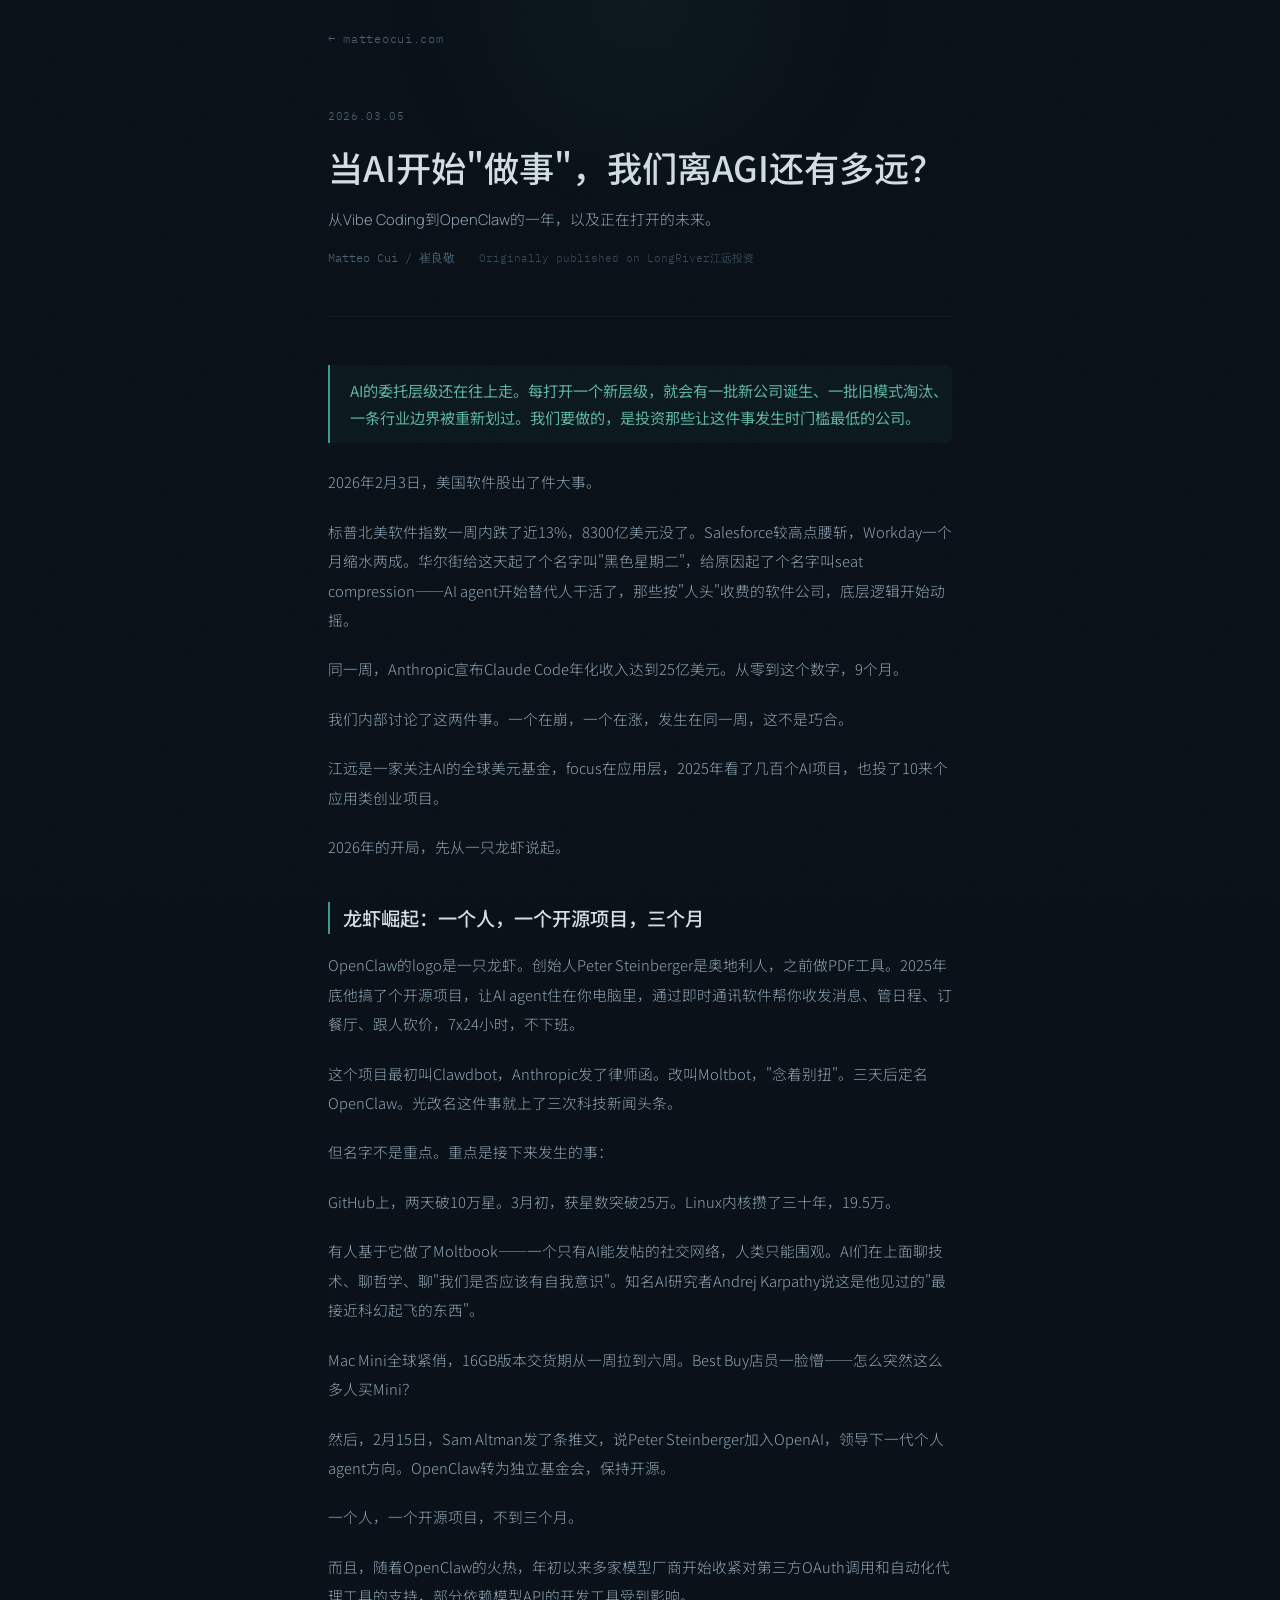
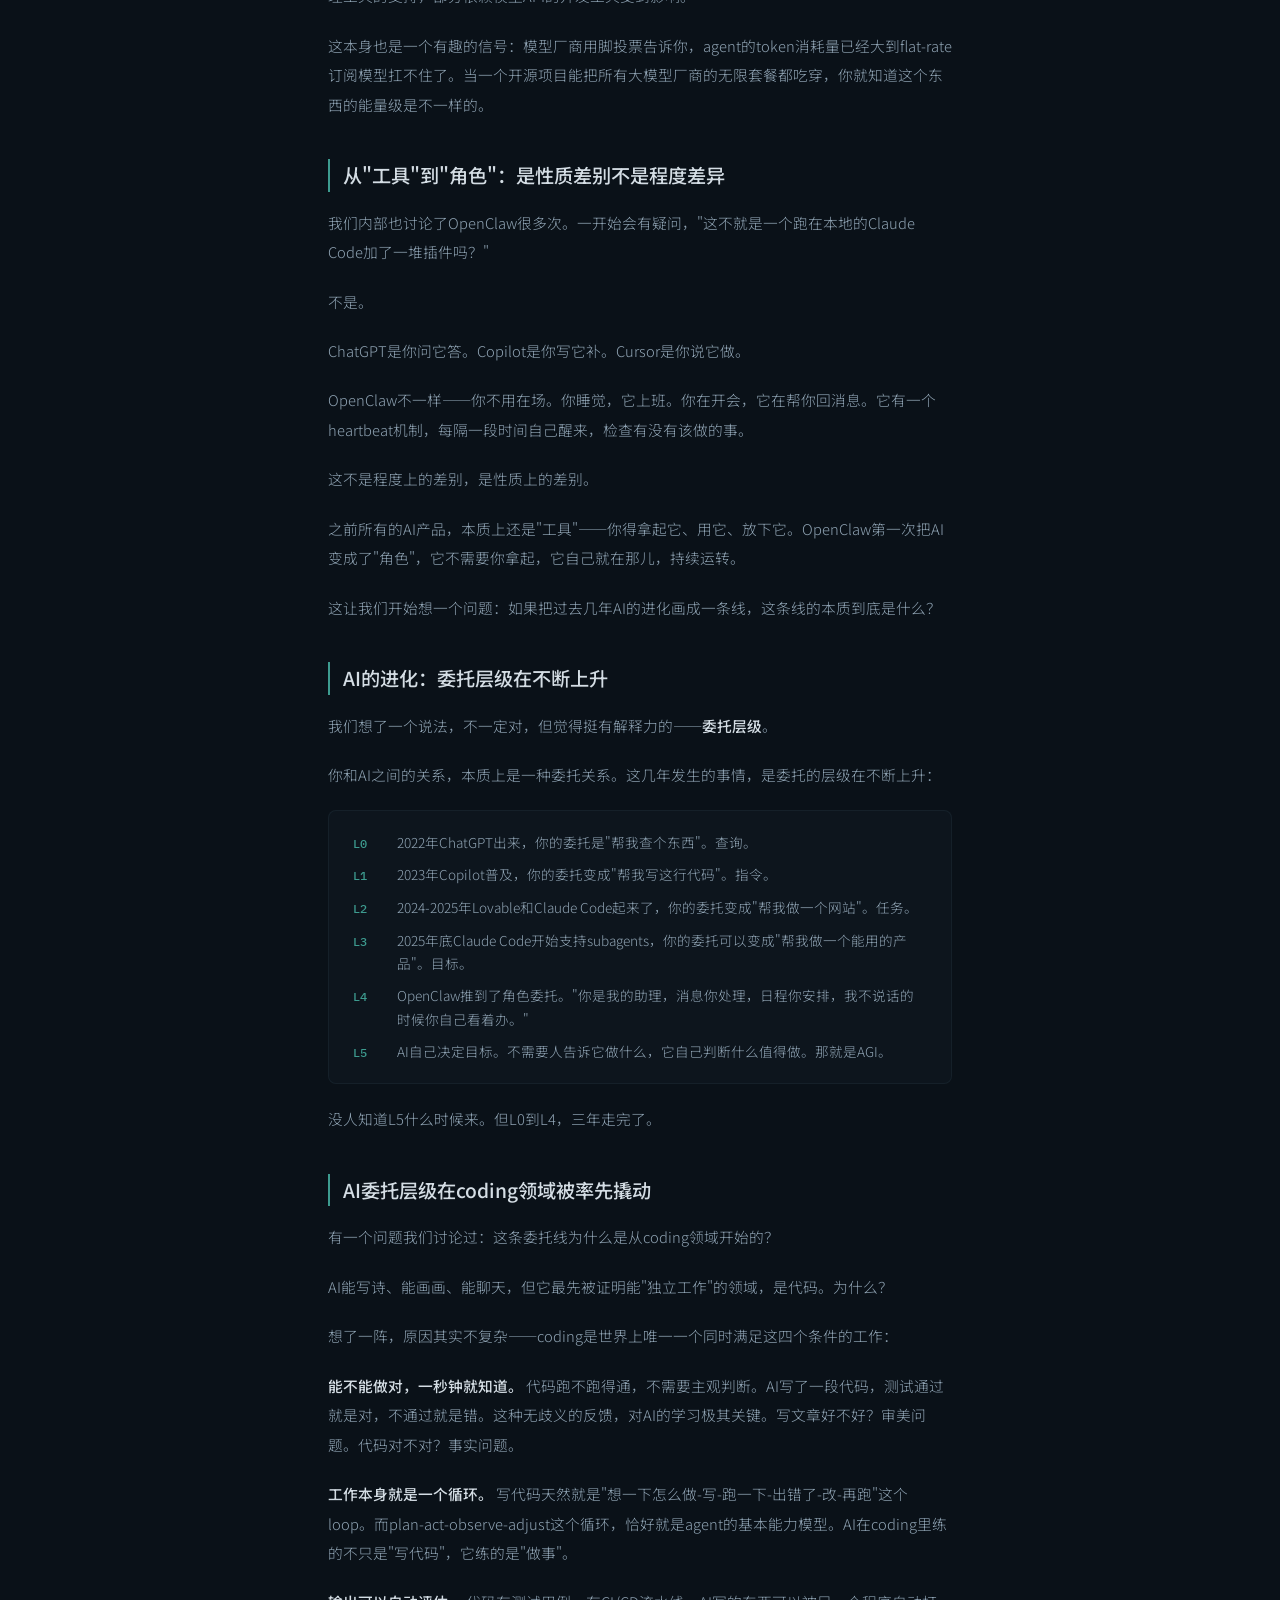
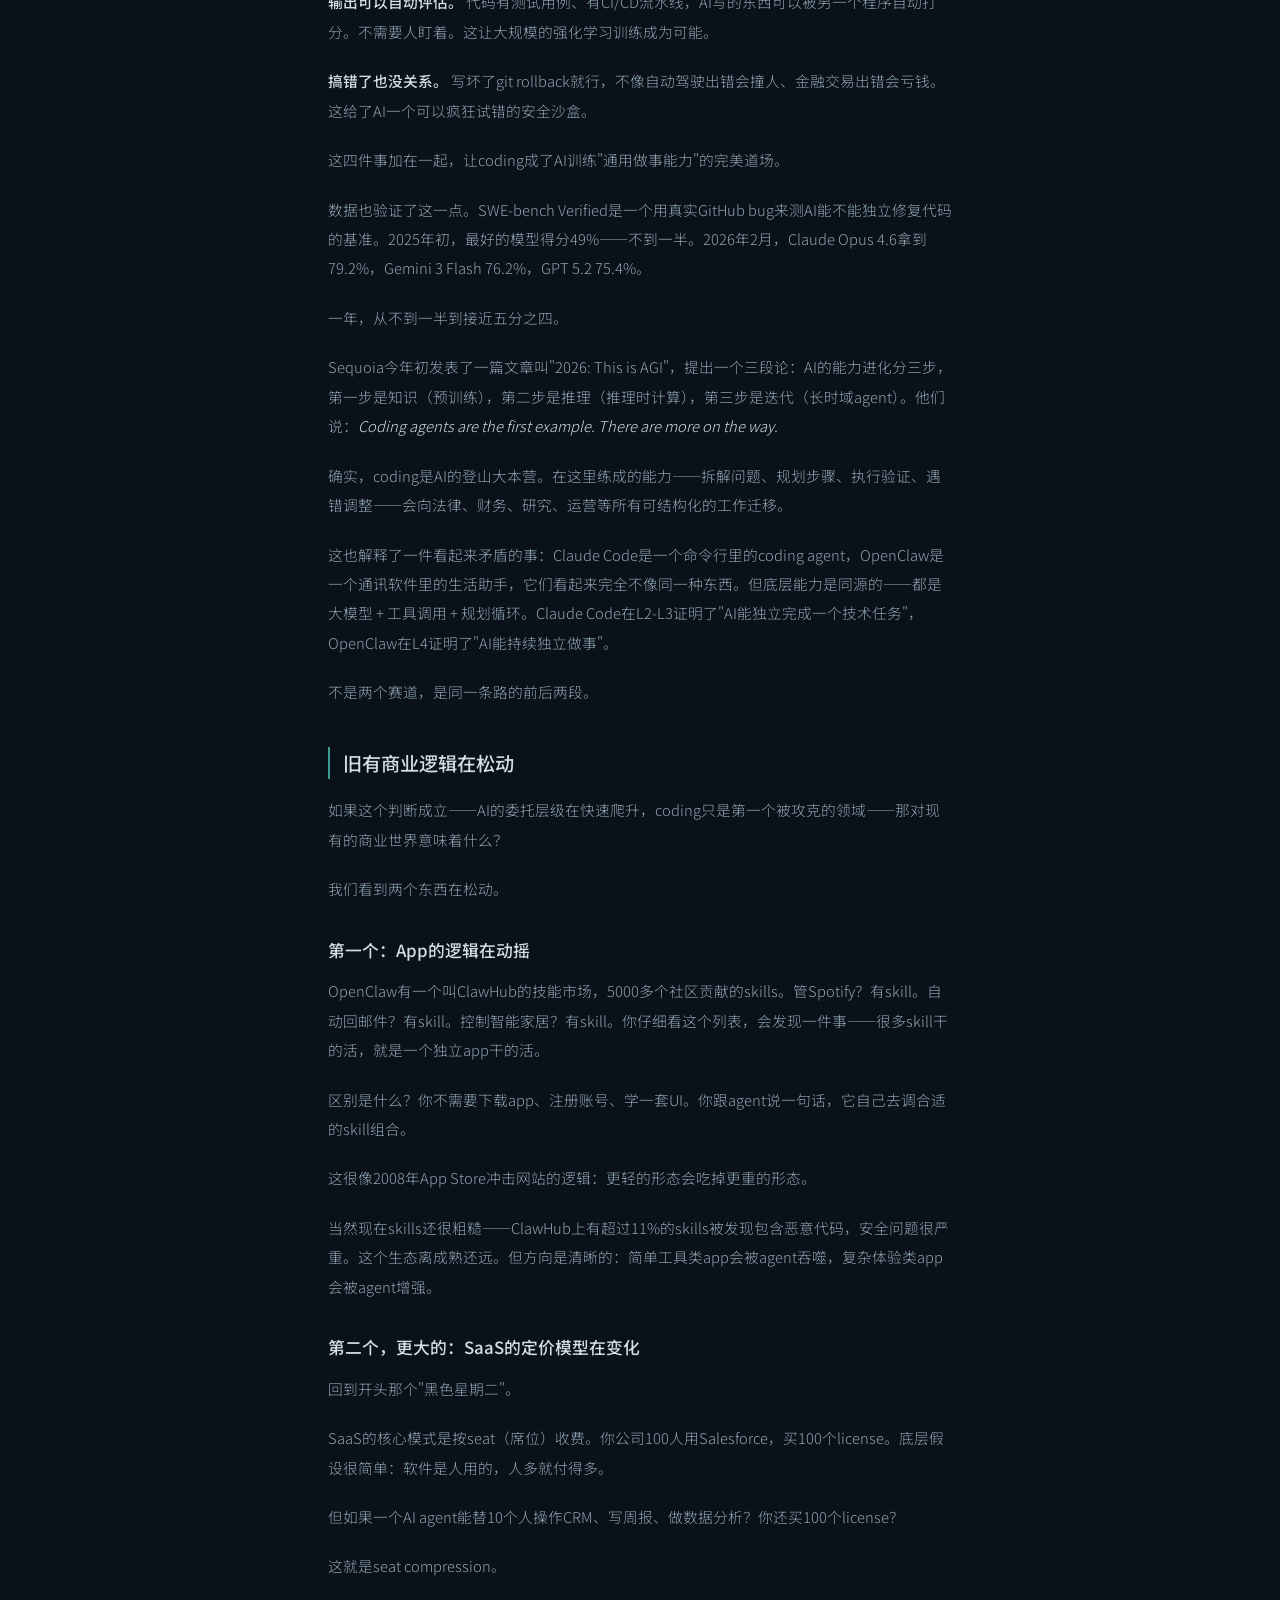
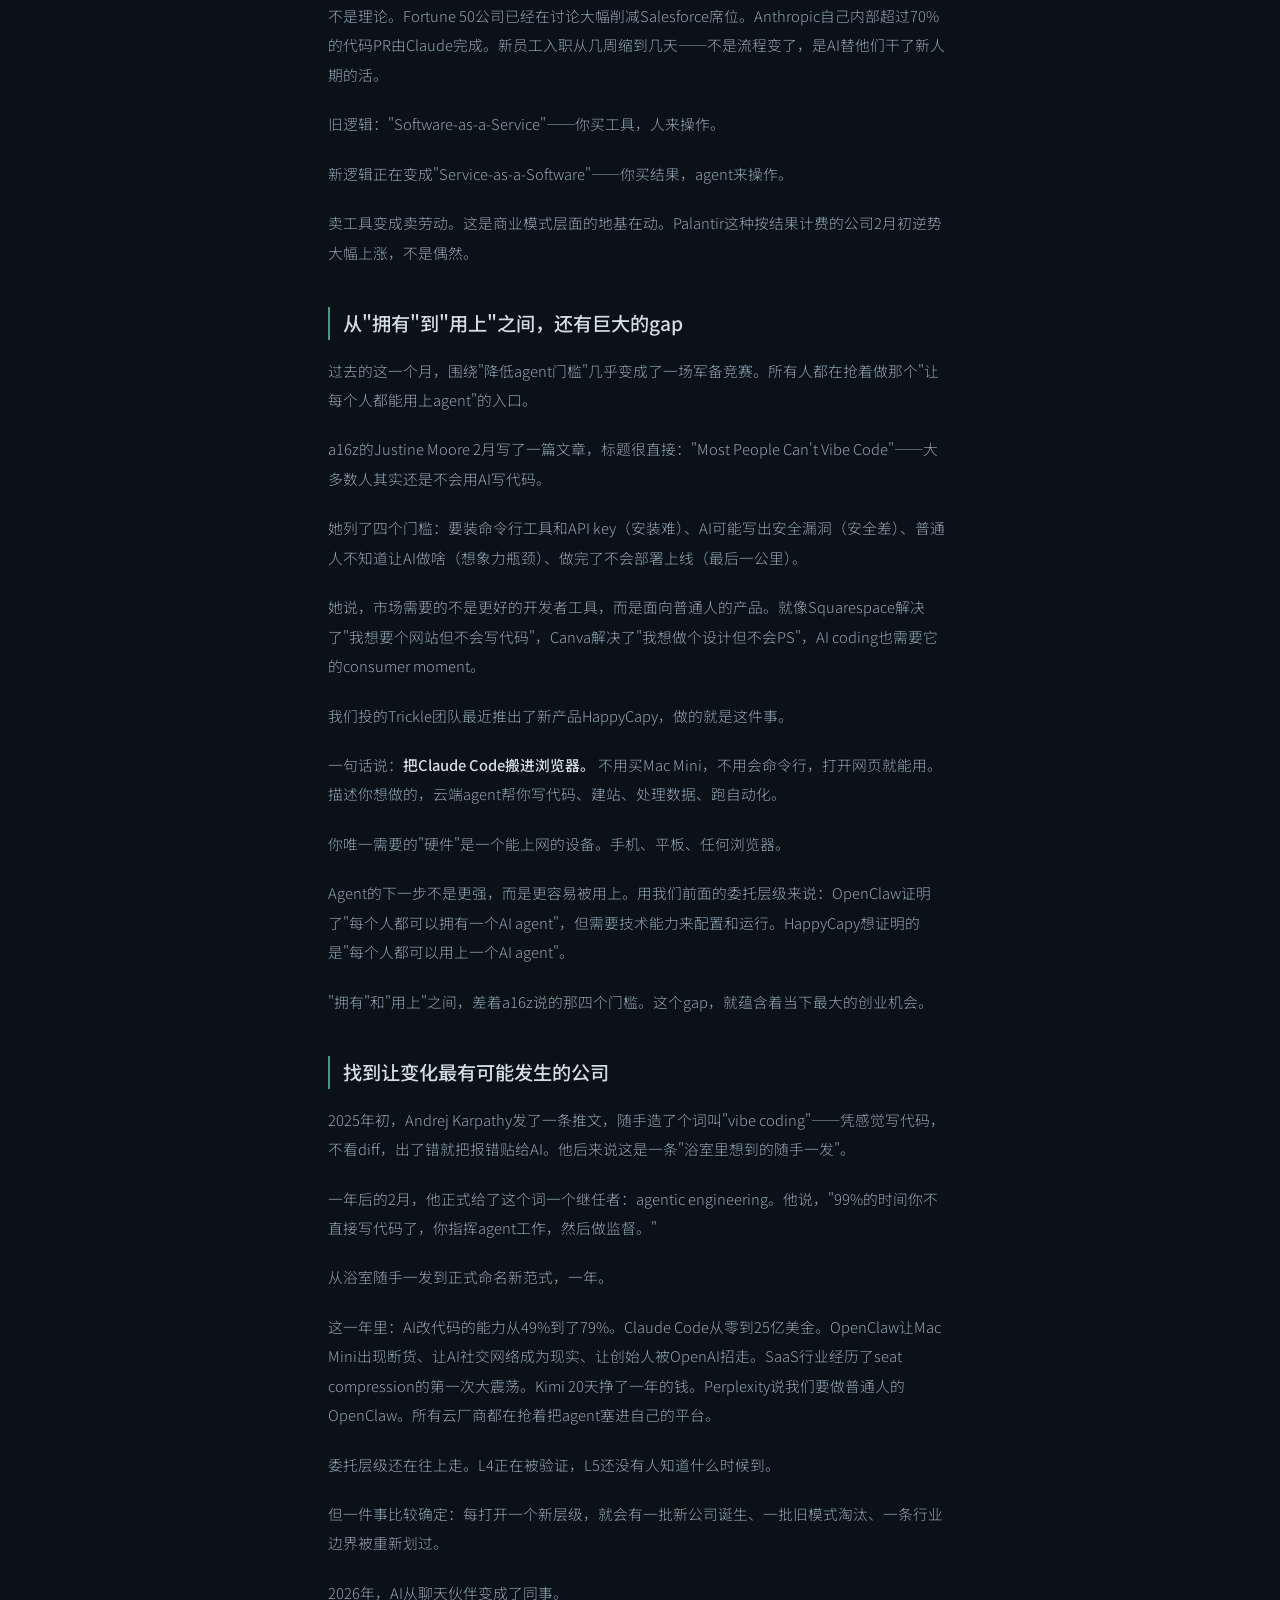
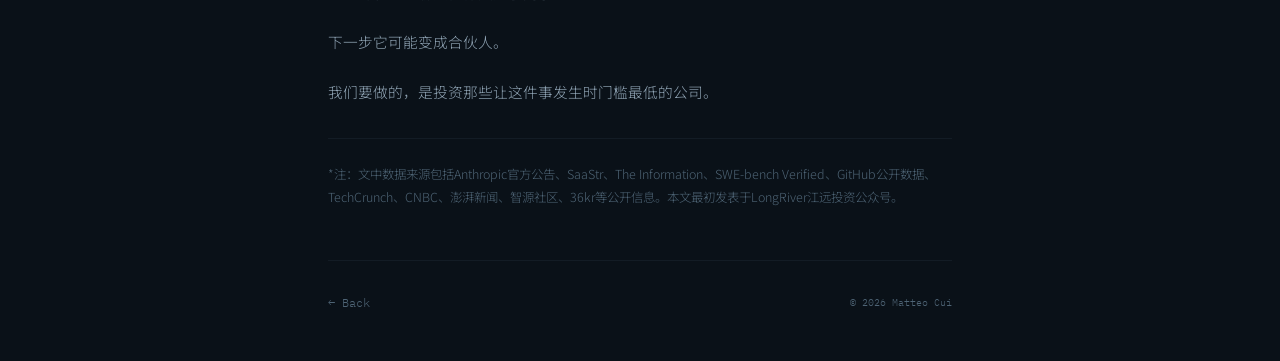
==== blog/ai-doing-things.html @ 61c205c4 "Initial site: personal page + 2 blog articles" ====
<!DOCTYPE html>
<html lang="zh-CN">
<head>
<meta charset="UTF-8">
<meta name="viewport" content="width=device-width, initial-scale=1.0">
<title>当AI开始"做事"，我们离AGI还有多远？ - Matteo Cui</title>
<meta name="description" content="AI的委托层级还在往上走。每打开一个新层级，就会有一批新公司诞生、一批旧模式淘汰、一条行业边界被重新划过。">
<meta property="og:title" content="当AI开始做事，我们离AGI还有多远？">
<meta property="og:description" content="从Vibe Coding到OpenClaw的一年，以及正在打开的未来。">
<meta property="og:type" content="article">
<meta property="og:url" content="https://matteocui.com/blog/ai-doing-things">
<link rel="preconnect" href="https://fonts.googleapis.com">
<link rel="preconnect" href="https://fonts.gstatic.com" crossorigin>
<link href="https://fonts.googleapis.com/css2?family=Crimson+Pro:ital,wght@0,300;0,400;0,500;1,300;1,400&family=Manrope:wght@300;400;500;600&family=IBM+Plex+Mono:wght@400&family=Noto+Sans+SC:wght@300;400;500&display=swap" rel="stylesheet">
<style>
*, *::before, *::after { margin: 0; padding: 0; box-sizing: border-box; }

:root {
  --bg-deep: #0a1118;
  --bg-surface: #0e171f;
  --bg-card: rgba(15, 26, 34, 0.6);
  --accent: #3d9b8f;
  --accent-light: #5fb4a2;
  --accent-dim: rgba(61, 155, 143, 0.1);
  --accent-glow: rgba(61, 155, 143, 0.06);
  --text: #d4dde4;
  --text-secondary: #8fa3b3;
  --text-muted: #4e6475;
  --border: rgba(95, 130, 148, 0.1);
  --serif: 'Crimson Pro', Georgia, serif;
  --sans: 'Manrope', 'Noto Sans SC', system-ui, sans-serif;
  --mono: 'IBM Plex Mono', monospace;
  --zh: 'Noto Sans SC', 'PingFang SC', sans-serif;
}

html { -webkit-font-smoothing: antialiased; scroll-behavior: smooth; }

body {
  font-family: var(--sans);
  background: var(--bg-deep);
  color: var(--text);
  line-height: 1.7;
  font-weight: 300;
}

body::after {
  content: '';
  position: fixed;
  inset: 0;
  background-image: url("data:image/svg+xml,%3Csvg xmlns='http://www.w3.org/2000/svg' width='256' height='256'%3E%3Cfilter id='n'%3E%3CfeTurbulence type='fractalNoise' baseFrequency='.85' numOctaves='4' stitchTiles='stitch'/%3E%3C/filter%3E%3Crect width='100%25' height='100%25' filter='url(%23n)' opacity='.04'/%3E%3C/svg%3E");
  pointer-events: none;
  z-index: 9999;
  opacity: 0.3;
}

a { color: var(--accent-light); text-decoration: none; transition: color 0.3s; }
a:hover { color: var(--accent); }
::selection { background: rgba(61, 155, 143, 0.25); }

.glow {
  position: fixed;
  top: -200px;
  left: 50%;
  transform: translateX(-50%);
  width: 600px;
  height: 400px;
  border-radius: 50%;
  background: radial-gradient(circle, rgba(61, 155, 143, 0.06) 0%, transparent 70%);
  pointer-events: none;
  z-index: 0;
}

.nav {
  padding: 1.5rem clamp(1.5rem, 5vw, 3rem);
  max-width: 720px;
  margin: 0 auto;
}
.nav a {
  font-family: var(--mono);
  font-size: 0.72rem;
  color: var(--text-muted);
  letter-spacing: 0.06em;
  display: inline-flex;
  align-items: center;
  gap: 0.4rem;
}
.nav a:hover { color: var(--accent-light); }

.article {
  max-width: 720px;
  margin: 0 auto;
  padding: 0 clamp(1.5rem, 5vw, 3rem);
}

.article-header {
  padding: 2rem 0 3rem;
  border-bottom: 1px solid var(--border);
  margin-bottom: 3rem;
}

.article-date {
  font-family: var(--mono);
  font-size: 0.68rem;
  color: var(--text-muted);
  letter-spacing: 0.06em;
  margin-bottom: 1rem;
}

.article-title {
  font-family: var(--zh);
  font-size: clamp(1.6rem, 4vw, 2.2rem);
  font-weight: 500;
  line-height: 1.4;
  color: var(--text);
  margin-bottom: 1rem;
}

.article-subtitle {
  font-size: 0.92rem;
  color: var(--text-secondary);
  font-weight: 300;
  line-height: 1.7;
}

.article-meta {
  display: flex;
  gap: 1.5rem;
  margin-top: 1rem;
  align-items: center;
}

.article-author {
  font-family: var(--mono);
  font-size: 0.72rem;
  color: var(--text-muted);
}

.article-origin {
  font-family: var(--mono);
  font-size: 0.68rem;
  color: var(--text-muted);
  opacity: 0.7;
}

/* Content */
.article-body h2 {
  font-family: var(--zh);
  font-size: 1.2rem;
  font-weight: 500;
  color: var(--text);
  margin: 2.5rem 0 1rem;
  padding-left: 0.8rem;
  border-left: 2px solid var(--accent);
}

.article-body h3 {
  font-family: var(--zh);
  font-size: 1.05rem;
  font-weight: 500;
  color: var(--text);
  margin: 2rem 0 0.75rem;
}

.article-body p {
  font-family: var(--zh);
  font-size: 0.92rem;
  line-height: 2;
  color: var(--text-secondary);
  margin-bottom: 1.25rem;
  font-weight: 300;
}

.article-body strong {
  color: var(--text);
  font-weight: 500;
}

.article-body em {
  font-style: italic;
  color: var(--text);
}

.article-body .pullquote {
  border-left: 2px solid var(--accent);
  padding: 0.75rem 0 0.75rem 1.25rem;
  margin: 1.5rem 0;
  background: var(--accent-glow);
  border-radius: 0 6px 6px 0;
}

.article-body .pullquote p {
  font-size: 0.95rem;
  color: var(--accent-light);
  font-weight: 400;
  margin-bottom: 0;
  line-height: 1.8;
}

.article-body .level-list {
  background: var(--bg-card);
  border: 1px solid var(--border);
  border-radius: 8px;
  padding: 1.25rem 1.5rem;
  margin: 1.25rem 0;
}

.article-body .level-item {
  display: flex;
  gap: 0.75rem;
  align-items: baseline;
  margin-bottom: 0.6rem;
}

.article-body .level-item:last-child { margin-bottom: 0; }

.article-body .level-tag {
  font-family: var(--mono);
  font-size: 0.72rem;
  color: var(--accent);
  font-weight: 500;
  flex-shrink: 0;
  width: 2rem;
}

.article-body .level-text {
  font-family: var(--zh);
  font-size: 0.85rem;
  color: var(--text-secondary);
  font-weight: 300;
  line-height: 1.7;
}

.article-body .note {
  font-family: var(--zh);
  font-size: 0.78rem;
  color: var(--text-muted);
  margin-top: 2rem;
  line-height: 1.8;
  border-top: 1px solid var(--border);
  padding-top: 1.5rem;
}

.article-footer {
  max-width: 720px;
  margin: 0 auto;
  padding: 2rem clamp(1.5rem, 5vw, 3rem) 3rem;
}
.article-footer-inner {
  padding-top: 2rem;
  border-top: 1px solid var(--border);
  display: flex;
  justify-content: space-between;
  align-items: center;
}
.article-footer p {
  font-family: var(--mono);
  font-size: 0.65rem;
  color: var(--text-muted);
}
.article-footer a {
  font-family: var(--mono);
  font-size: 0.72rem;
  color: var(--text-muted);
}

@media (max-width: 640px) {
  .article-body h2 { font-size: 1.1rem; }
  .article-meta { flex-direction: column; gap: 0.3rem; }
  .article-footer-inner { flex-direction: column; gap: 0.75rem; align-items: flex-start; }
}
</style>
</head>
<body>

<div class="glow"></div>

<nav class="nav">
  <a href="/">&larr; matteocui.com</a>
</nav>

<article class="article">
  <header class="article-header">
    <p class="article-date">2026.03.05</p>
    <h1 class="article-title">当AI开始"做事"，我们离AGI还有多远？</h1>
    <p class="article-subtitle">从Vibe Coding到OpenClaw的一年，以及正在打开的未来。</p>
    <div class="article-meta">
      <p class="article-author">Matteo Cui / 崔良敬</p>
      <p class="article-origin">Originally published on LongRiver江远投资</p>
    </div>
  </header>

  <div class="article-body">

    <div class="pullquote">
      <p>AI的委托层级还在往上走。每打开一个新层级，就会有一批新公司诞生、一批旧模式淘汰、一条行业边界被重新划过。我们要做的，是投资那些让这件事发生时门槛最低的公司。</p>
    </div>

    <p>2026年2月3日，美国软件股出了件大事。</p>

    <p>标普北美软件指数一周内跌了近13%，8300亿美元没了。Salesforce较高点腰斩，Workday一个月缩水两成。华尔街给这天起了个名字叫"黑色星期二"，给原因起了个名字叫seat compression——AI agent开始替代人干活了，那些按"人头"收费的软件公司，底层逻辑开始动摇。</p>

    <p>同一周，Anthropic宣布Claude Code年化收入达到25亿美元。从零到这个数字，9个月。</p>

    <p>我们内部讨论了这两件事。一个在崩，一个在涨，发生在同一周，这不是巧合。</p>

    <p>江远是一家关注AI的全球美元基金，focus在应用层，2025年看了几百个AI项目，也投了10来个应用类创业项目。</p>

    <p>2026年的开局，先从一只龙虾说起。</p>

    <h2>龙虾崛起：一个人，一个开源项目，三个月</h2>

    <p>OpenClaw的logo是一只龙虾。创始人Peter Steinberger是奥地利人，之前做PDF工具。2025年底他搞了个开源项目，让AI agent住在你电脑里，通过即时通讯软件帮你收发消息、管日程、订餐厅、跟人砍价，7x24小时，不下班。</p>

    <p>这个项目最初叫Clawdbot，Anthropic发了律师函。改叫Moltbot，"念着别扭"。三天后定名OpenClaw。光改名这件事就上了三次科技新闻头条。</p>

    <p>但名字不是重点。重点是接下来发生的事：</p>

    <p>GitHub上，两天破10万星。3月初，获星数突破25万。Linux内核攒了三十年，19.5万。</p>

    <p>有人基于它做了Moltbook——一个只有AI能发帖的社交网络，人类只能围观。AI们在上面聊技术、聊哲学、聊"我们是否应该有自我意识"。知名AI研究者Andrej Karpathy说这是他见过的"最接近科幻起飞的东西"。</p>

    <p>Mac Mini全球紧俏，16GB版本交货期从一周拉到六周。Best Buy店员一脸懵——怎么突然这么多人买Mini？</p>

    <p>然后，2月15日，Sam Altman发了条推文，说Peter Steinberger加入OpenAI，领导下一代个人agent方向。OpenClaw转为独立基金会，保持开源。</p>

    <p>一个人，一个开源项目，不到三个月。</p>

    <p>而且，随着OpenClaw的火热，年初以来多家模型厂商开始收紧对第三方OAuth调用和自动化代理工具的支持，部分依赖模型API的开发工具受到影响。</p>

    <p>这本身也是一个有趣的信号：模型厂商用脚投票告诉你，agent的token消耗量已经大到flat-rate订阅模型扛不住了。当一个开源项目能把所有大模型厂商的无限套餐都吃穿，你就知道这个东西的能量级是不一样的。</p>

    <h2>从"工具"到"角色"：是性质差别不是程度差异</h2>

    <p>我们内部也讨论了OpenClaw很多次。一开始会有疑问，"这不就是一个跑在本地的Claude Code加了一堆插件吗？"</p>

    <p>不是。</p>

    <p>ChatGPT是你问它答。Copilot是你写它补。Cursor是你说它做。</p>

    <p>OpenClaw不一样——你不用在场。你睡觉，它上班。你在开会，它在帮你回消息。它有一个heartbeat机制，每隔一段时间自己醒来，检查有没有该做的事。</p>

    <p>这不是程度上的差别，是性质上的差别。</p>

    <p>之前所有的AI产品，本质上还是"工具"——你得拿起它、用它、放下它。OpenClaw第一次把AI变成了"角色"，它不需要你拿起，它自己就在那儿，持续运转。</p>

    <p>这让我们开始想一个问题：如果把过去几年AI的进化画成一条线，这条线的本质到底是什么？</p>

    <h2>AI的进化：委托层级在不断上升</h2>

    <p>我们想了一个说法，不一定对，但觉得挺有解释力的——<strong>委托层级</strong>。</p>

    <p>你和AI之间的关系，本质上是一种委托关系。这几年发生的事情，是委托的层级在不断上升：</p>

    <div class="level-list">
      <div class="level-item">
        <span class="level-tag">L0</span>
        <span class="level-text">2022年ChatGPT出来，你的委托是"帮我查个东西"。查询。</span>
      </div>
      <div class="level-item">
        <span class="level-tag">L1</span>
        <span class="level-text">2023年Copilot普及，你的委托变成"帮我写这行代码"。指令。</span>
      </div>
      <div class="level-item">
        <span class="level-tag">L2</span>
        <span class="level-text">2024-2025年Lovable和Claude Code起来了，你的委托变成"帮我做一个网站"。任务。</span>
      </div>
      <div class="level-item">
        <span class="level-tag">L3</span>
        <span class="level-text">2025年底Claude Code开始支持subagents，你的委托可以变成"帮我做一个能用的产品"。目标。</span>
      </div>
      <div class="level-item">
        <span class="level-tag">L4</span>
        <span class="level-text">OpenClaw推到了角色委托。"你是我的助理，消息你处理，日程你安排，我不说话的时候你自己看着办。"</span>
      </div>
      <div class="level-item">
        <span class="level-tag">L5</span>
        <span class="level-text">AI自己决定目标。不需要人告诉它做什么，它自己判断什么值得做。那就是AGI。</span>
      </div>
    </div>

    <p>没人知道L5什么时候来。但L0到L4，三年走完了。</p>

    <h2>AI委托层级在coding领域被率先撬动</h2>

    <p>有一个问题我们讨论过：这条委托线为什么是从coding领域开始的？</p>

    <p>AI能写诗、能画画、能聊天，但它最先被证明能"独立工作"的领域，是代码。为什么？</p>

    <p>想了一阵，原因其实不复杂——coding是世界上唯一一个同时满足这四个条件的工作：</p>

    <p><strong>能不能做对，一秒钟就知道。</strong> 代码跑不跑得通，不需要主观判断。AI写了一段代码，测试通过就是对，不通过就是错。这种无歧义的反馈，对AI的学习极其关键。写文章好不好？审美问题。代码对不对？事实问题。</p>

    <p><strong>工作本身就是一个循环。</strong> 写代码天然就是"想一下怎么做-写-跑一下-出错了-改-再跑"这个loop。而plan-act-observe-adjust这个循环，恰好就是agent的基本能力模型。AI在coding里练的不只是"写代码"，它练的是"做事"。</p>

    <p><strong>输出可以自动评估。</strong> 代码有测试用例、有CI/CD流水线，AI写的东西可以被另一个程序自动打分。不需要人盯着。这让大规模的强化学习训练成为可能。</p>

    <p><strong>搞错了也没关系。</strong> 写坏了git rollback就行，不像自动驾驶出错会撞人、金融交易出错会亏钱。这给了AI一个可以疯狂试错的安全沙盒。</p>

    <p>这四件事加在一起，让coding成了AI训练"通用做事能力"的完美道场。</p>

    <p>数据也验证了这一点。SWE-bench Verified是一个用真实GitHub bug来测AI能不能独立修复代码的基准。2025年初，最好的模型得分49%——不到一半。2026年2月，Claude Opus 4.6拿到79.2%，Gemini 3 Flash 76.2%，GPT 5.2 75.4%。</p>

    <p>一年，从不到一半到接近五分之四。</p>

    <p>Sequoia今年初发表了一篇文章叫"2026: This is AGI"，提出一个三段论：AI的能力进化分三步，第一步是知识（预训练），第二步是推理（推理时计算），第三步是迭代（长时域agent）。他们说：<em>Coding agents are the first example. There are more on the way.</em></p>

    <p>确实，coding是AI的登山大本营。在这里练成的能力——拆解问题、规划步骤、执行验证、遇错调整——会向法律、财务、研究、运营等所有可结构化的工作迁移。</p>

    <p>这也解释了一件看起来矛盾的事：Claude Code是一个命令行里的coding agent，OpenClaw是一个通讯软件里的生活助手，它们看起来完全不像同一种东西。但底层能力是同源的——都是大模型 + 工具调用 + 规划循环。Claude Code在L2-L3证明了"AI能独立完成一个技术任务"，OpenClaw在L4证明了"AI能持续独立做事"。</p>

    <p>不是两个赛道，是同一条路的前后两段。</p>

    <h2>旧有商业逻辑在松动</h2>

    <p>如果这个判断成立——AI的委托层级在快速爬升，coding只是第一个被攻克的领域——那对现有的商业世界意味着什么？</p>

    <p>我们看到两个东西在松动。</p>

    <h3>第一个：App的逻辑在动摇</h3>

    <p>OpenClaw有一个叫ClawHub的技能市场，5000多个社区贡献的skills。管Spotify？有skill。自动回邮件？有skill。控制智能家居？有skill。你仔细看这个列表，会发现一件事——很多skill干的活，就是一个独立app干的活。</p>

    <p>区别是什么？你不需要下载app、注册账号、学一套UI。你跟agent说一句话，它自己去调合适的skill组合。</p>

    <p>这很像2008年App Store冲击网站的逻辑：更轻的形态会吃掉更重的形态。</p>

    <p>当然现在skills还很粗糙——ClawHub上有超过11%的skills被发现包含恶意代码，安全问题很严重。这个生态离成熟还远。但方向是清晰的：简单工具类app会被agent吞噬，复杂体验类app会被agent增强。</p>

    <h3>第二个，更大的：SaaS的定价模型在变化</h3>

    <p>回到开头那个"黑色星期二"。</p>

    <p>SaaS的核心模式是按seat（席位）收费。你公司100人用Salesforce，买100个license。底层假设很简单：软件是人用的，人多就付得多。</p>

    <p>但如果一个AI agent能替10个人操作CRM、写周报、做数据分析？你还买100个license？</p>

    <p>这就是seat compression。</p>

    <p>不是理论。Fortune 50公司已经在讨论大幅削减Salesforce席位。Anthropic自己内部超过70%的代码PR由Claude完成。新员工入职从几周缩到几天——不是流程变了，是AI替他们干了新人期的活。</p>

    <p>旧逻辑："Software-as-a-Service"——你买工具，人来操作。</p>

    <p>新逻辑正在变成"Service-as-a-Software"——你买结果，agent来操作。</p>

    <p>卖工具变成卖劳动。这是商业模式层面的地基在动。Palantir这种按结果计费的公司2月初逆势大幅上涨，不是偶然。</p>

    <h2>从"拥有"到"用上"之间，还有巨大的gap</h2>

    <p>过去的这一个月，围绕"降低agent门槛"几乎变成了一场军备竞赛。所有人都在抢着做那个"让每个人都能用上agent"的入口。</p>

    <p>a16z的Justine Moore 2月写了一篇文章，标题很直接："Most People Can't Vibe Code"——大多数人其实还是不会用AI写代码。</p>

    <p>她列了四个门槛：要装命令行工具和API key（安装难）、AI可能写出安全漏洞（安全差）、普通人不知道让AI做啥（想象力瓶颈）、做完了不会部署上线（最后一公里）。</p>

    <p>她说，市场需要的不是更好的开发者工具，而是面向普通人的产品。就像Squarespace解决了"我想要个网站但不会写代码"，Canva解决了"我想做个设计但不会PS"，AI coding也需要它的consumer moment。</p>

    <p>我们投的Trickle团队最近推出了新产品HappyCapy，做的就是这件事。</p>

    <p>一句话说：<strong>把Claude Code搬进浏览器。</strong> 不用买Mac Mini，不用会命令行，打开网页就能用。描述你想做的，云端agent帮你写代码、建站、处理数据、跑自动化。</p>

    <p>你唯一需要的"硬件"是一个能上网的设备。手机、平板、任何浏览器。</p>

    <p>Agent的下一步不是更强，而是更容易被用上。用我们前面的委托层级来说：OpenClaw证明了"每个人都可以拥有一个AI agent"，但需要技术能力来配置和运行。HappyCapy想证明的是"每个人都可以用上一个AI agent"。</p>

    <p>"拥有"和"用上"之间，差着a16z说的那四个门槛。这个gap，就蕴含着当下最大的创业机会。</p>

    <h2>找到让变化最有可能发生的公司</h2>

    <p>2025年初，Andrej Karpathy发了一条推文，随手造了个词叫"vibe coding"——凭感觉写代码，不看diff，出了错就把报错贴给AI。他后来说这是一条"浴室里想到的随手一发"。</p>

    <p>一年后的2月，他正式给了这个词一个继任者：agentic engineering。他说，"99%的时间你不直接写代码了，你指挥agent工作，然后做监督。"</p>

    <p>从浴室随手一发到正式命名新范式，一年。</p>

    <p>这一年里：AI改代码的能力从49%到了79%。Claude Code从零到25亿美金。OpenClaw让Mac Mini出现断货、让AI社交网络成为现实、让创始人被OpenAI招走。SaaS行业经历了seat compression的第一次大震荡。Kimi 20天挣了一年的钱。Perplexity说我们要做普通人的OpenClaw。所有云厂商都在抢着把agent塞进自己的平台。</p>

    <p>委托层级还在往上走。L4正在被验证，L5还没有人知道什么时候到。</p>

    <p>但一件事比较确定：每打开一个新层级，就会有一批新公司诞生、一批旧模式淘汰、一条行业边界被重新划过。</p>

    <p>2026年，AI从聊天伙伴变成了同事。</p>

    <p>下一步它可能变成合伙人。</p>

    <p>我们要做的，是投资那些让这件事发生时门槛最低的公司。</p>

    <p class="note">*注：文中数据来源包括Anthropic官方公告、SaaStr、The Information、SWE-bench Verified、GitHub公开数据、TechCrunch、CNBC、澎湃新闻、智源社区、36kr等公开信息。本文最初发表于LongRiver江远投资公众号。</p>
  </div>
</article>

<footer class="article-footer">
  <div class="article-footer-inner">
    <a href="/">&larr; Back</a>
    <p>&copy; 2026 Matteo Cui</p>
  </div>
</footer>

</body>
</html>
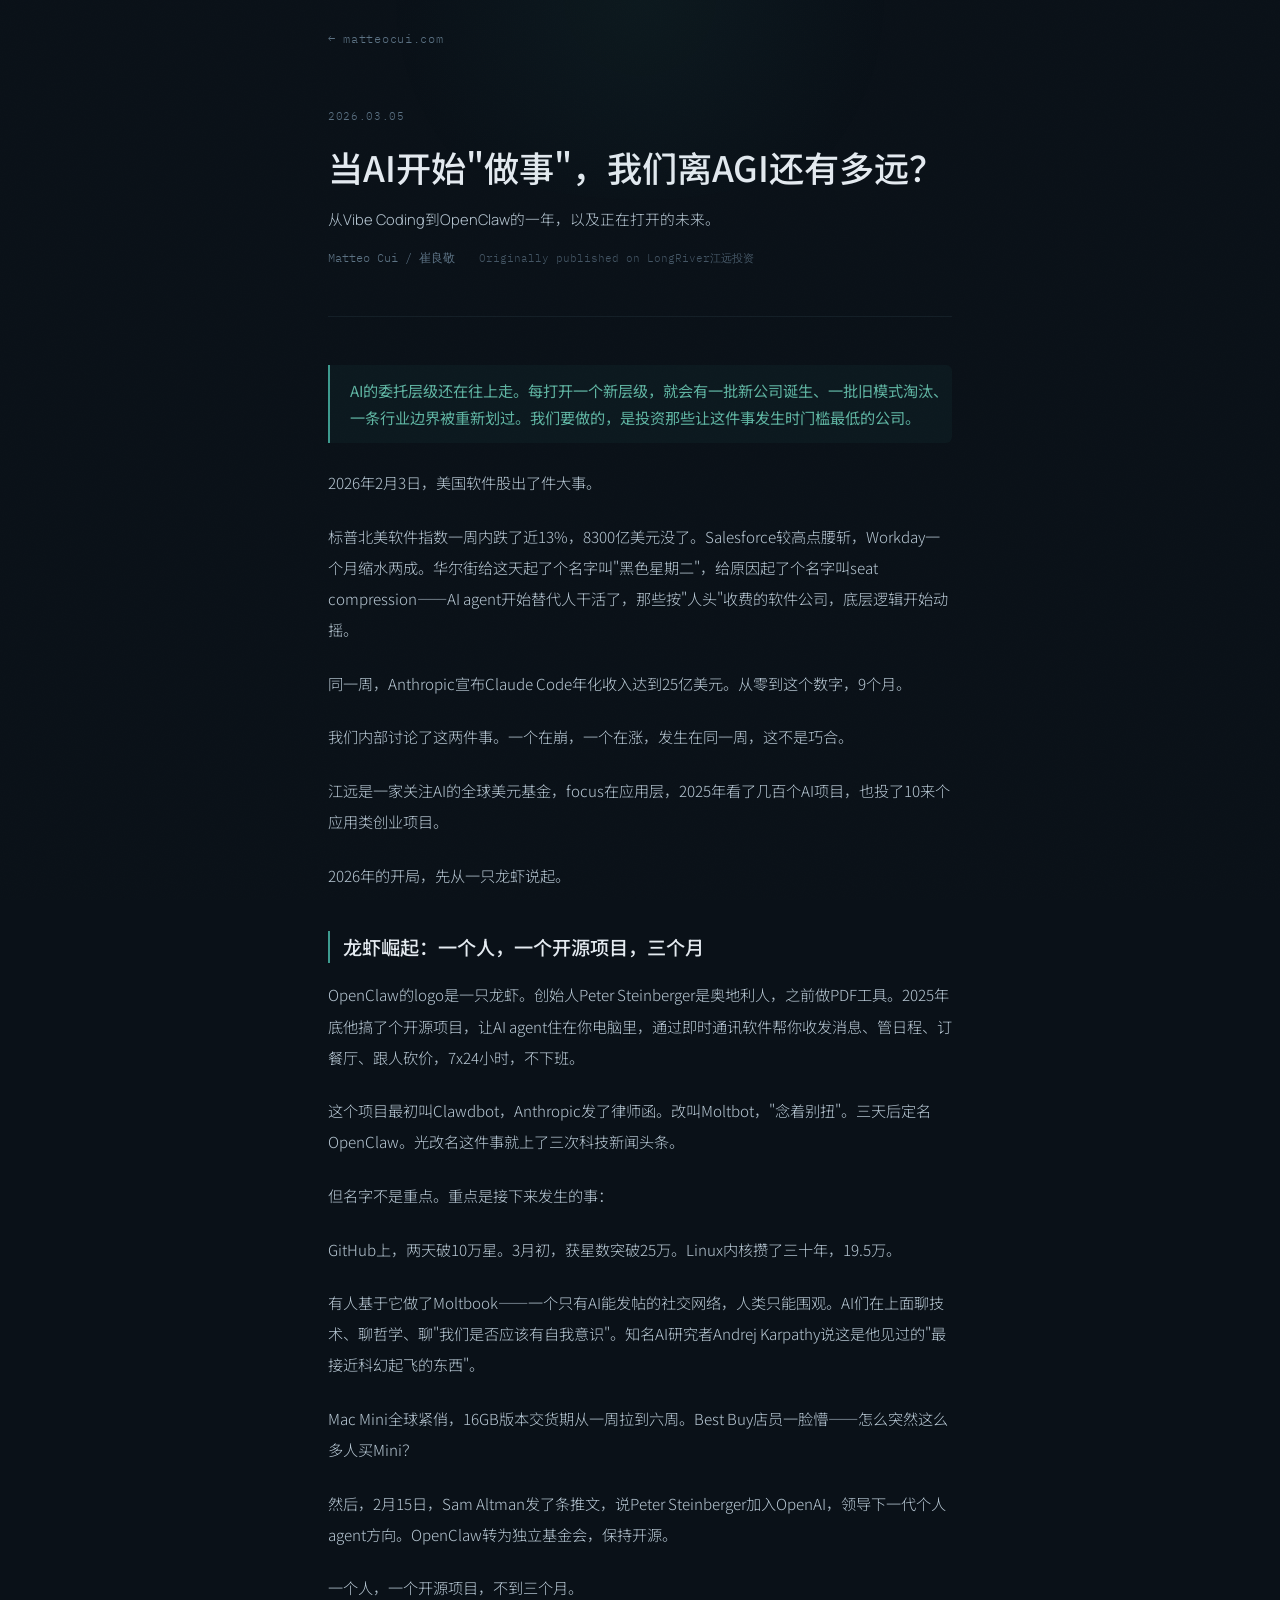
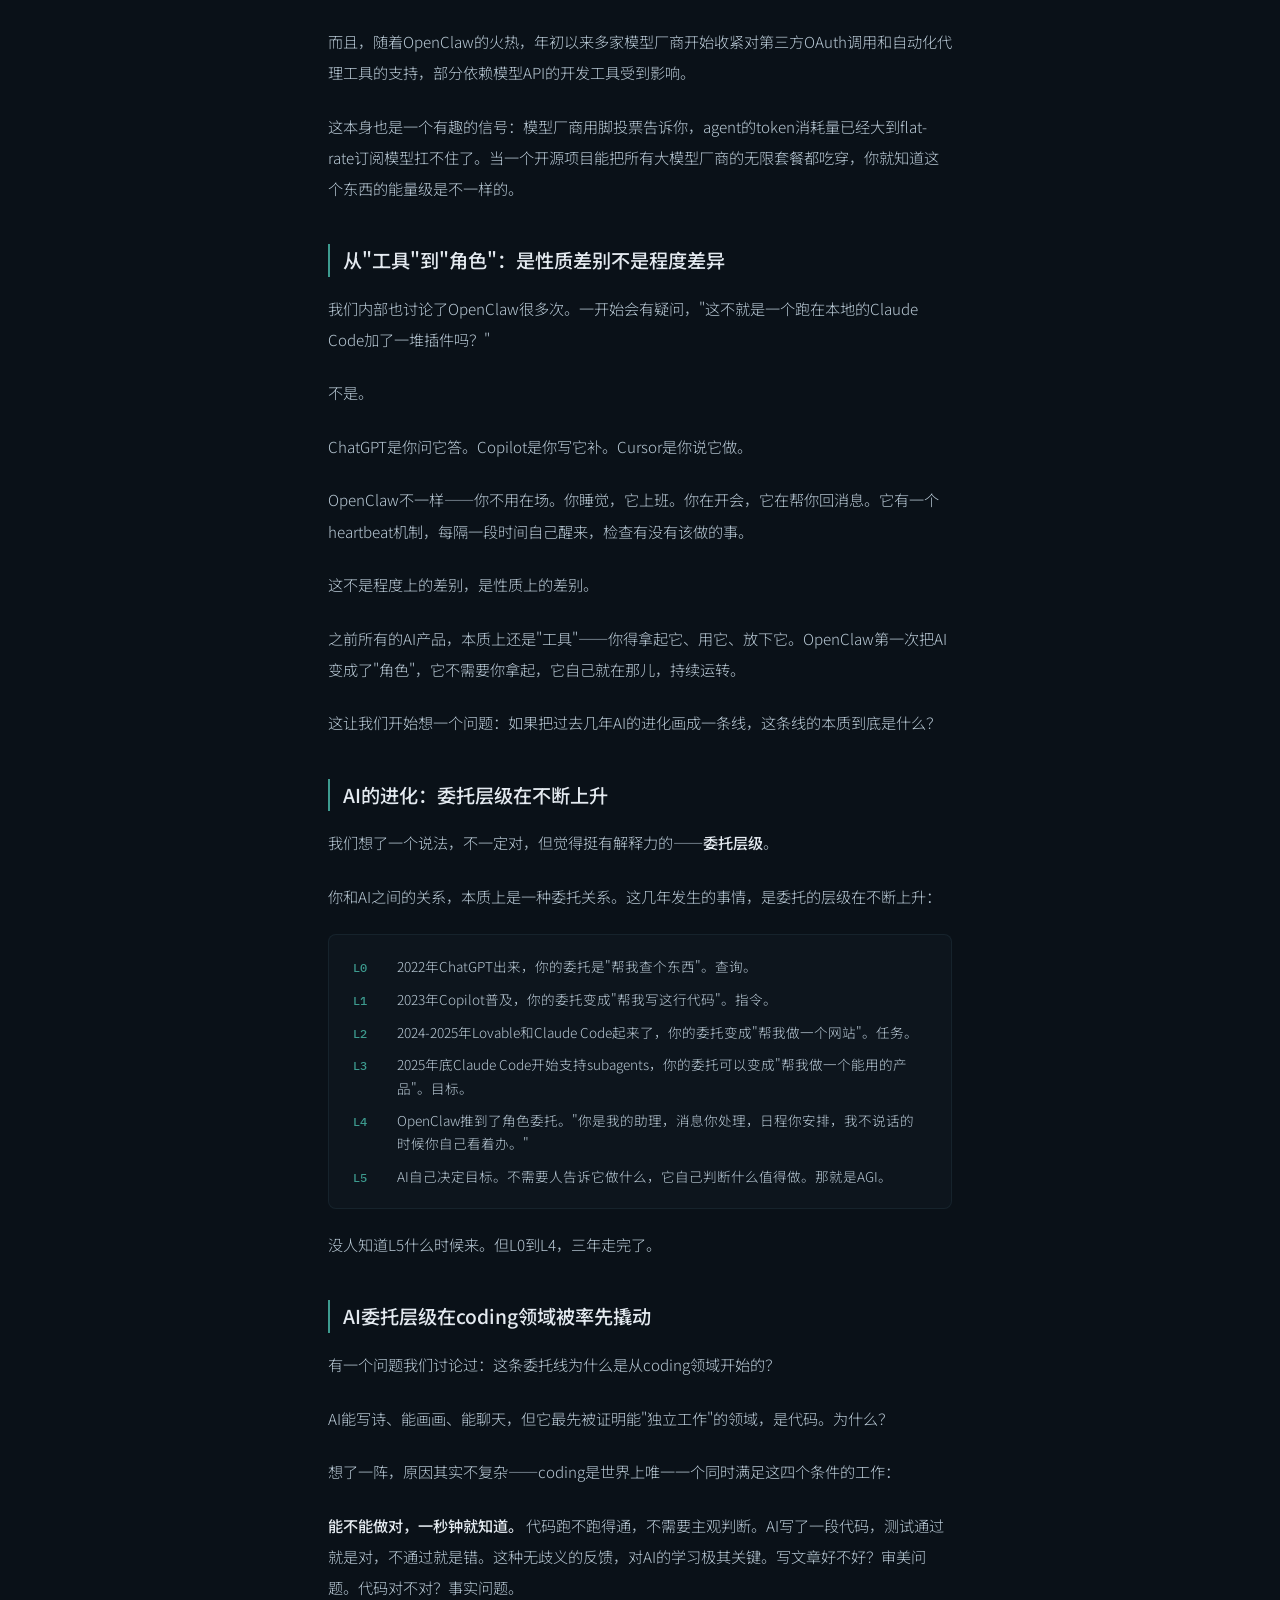
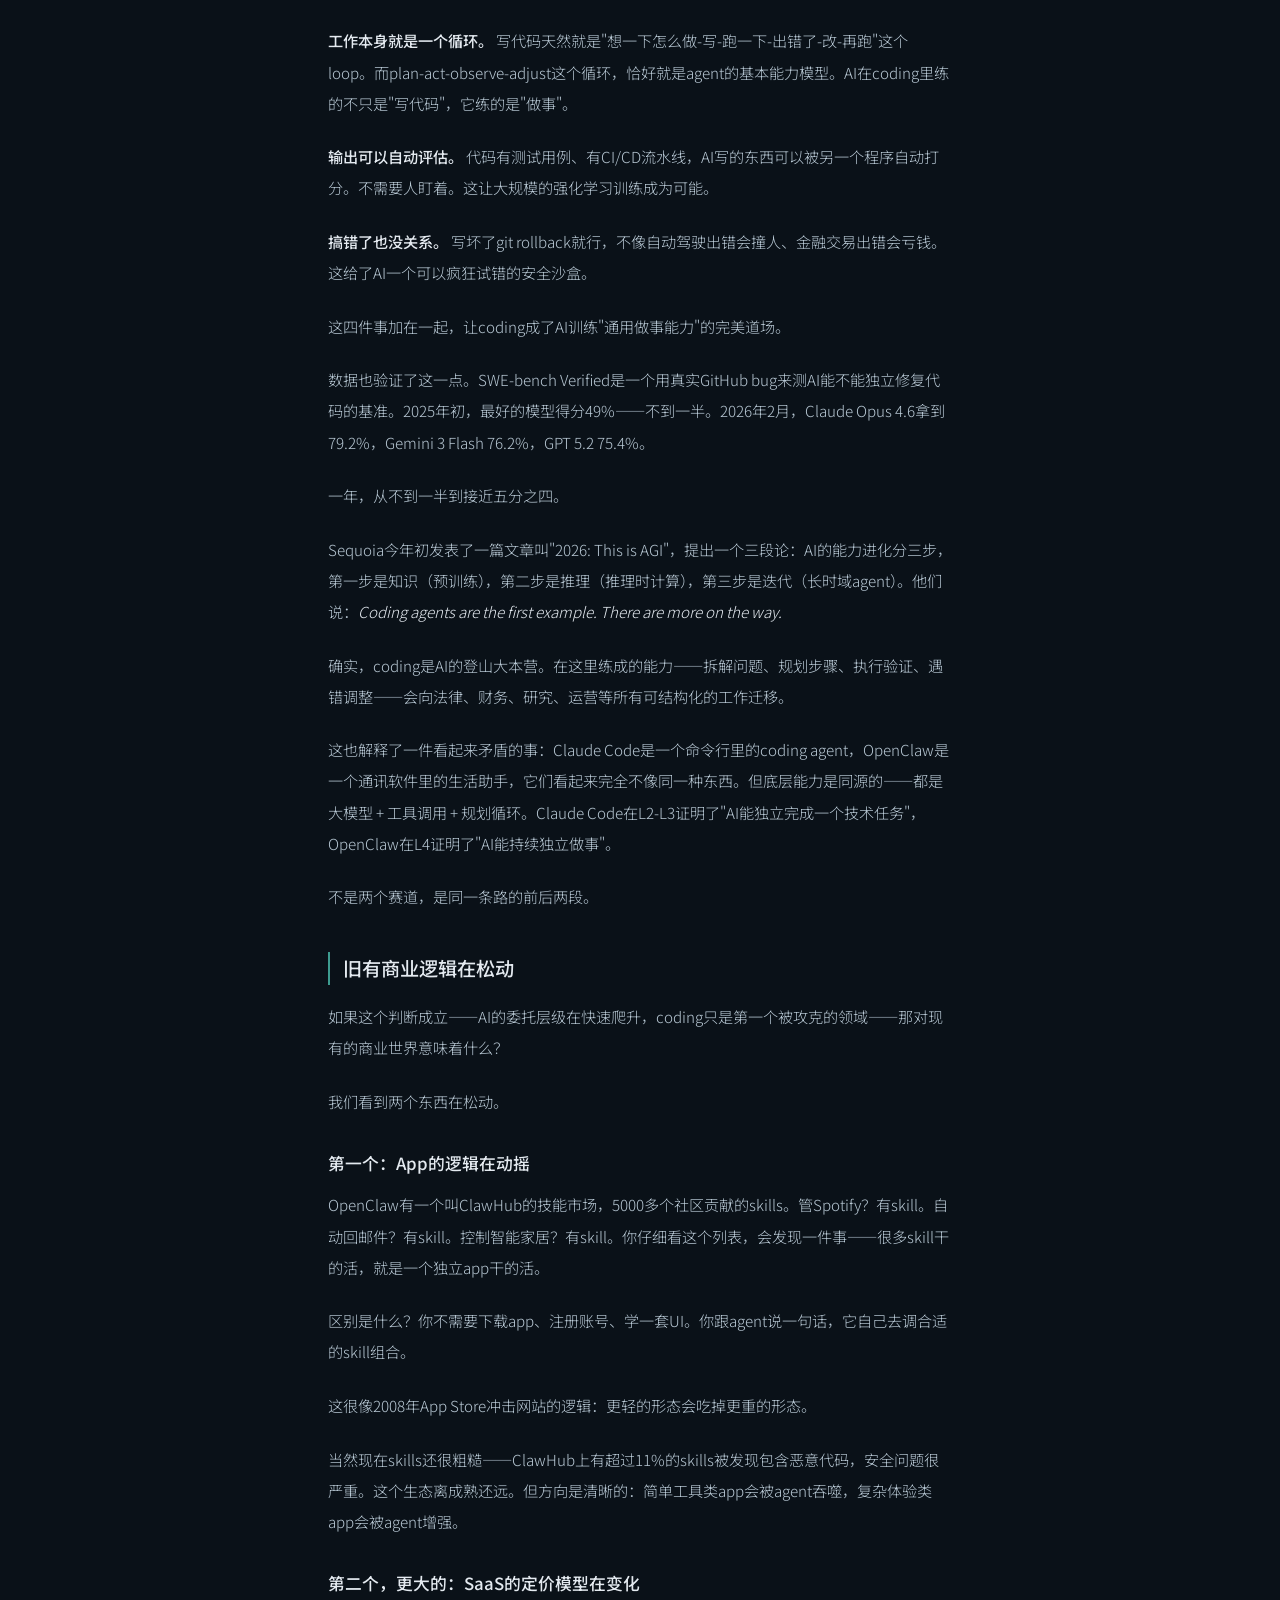
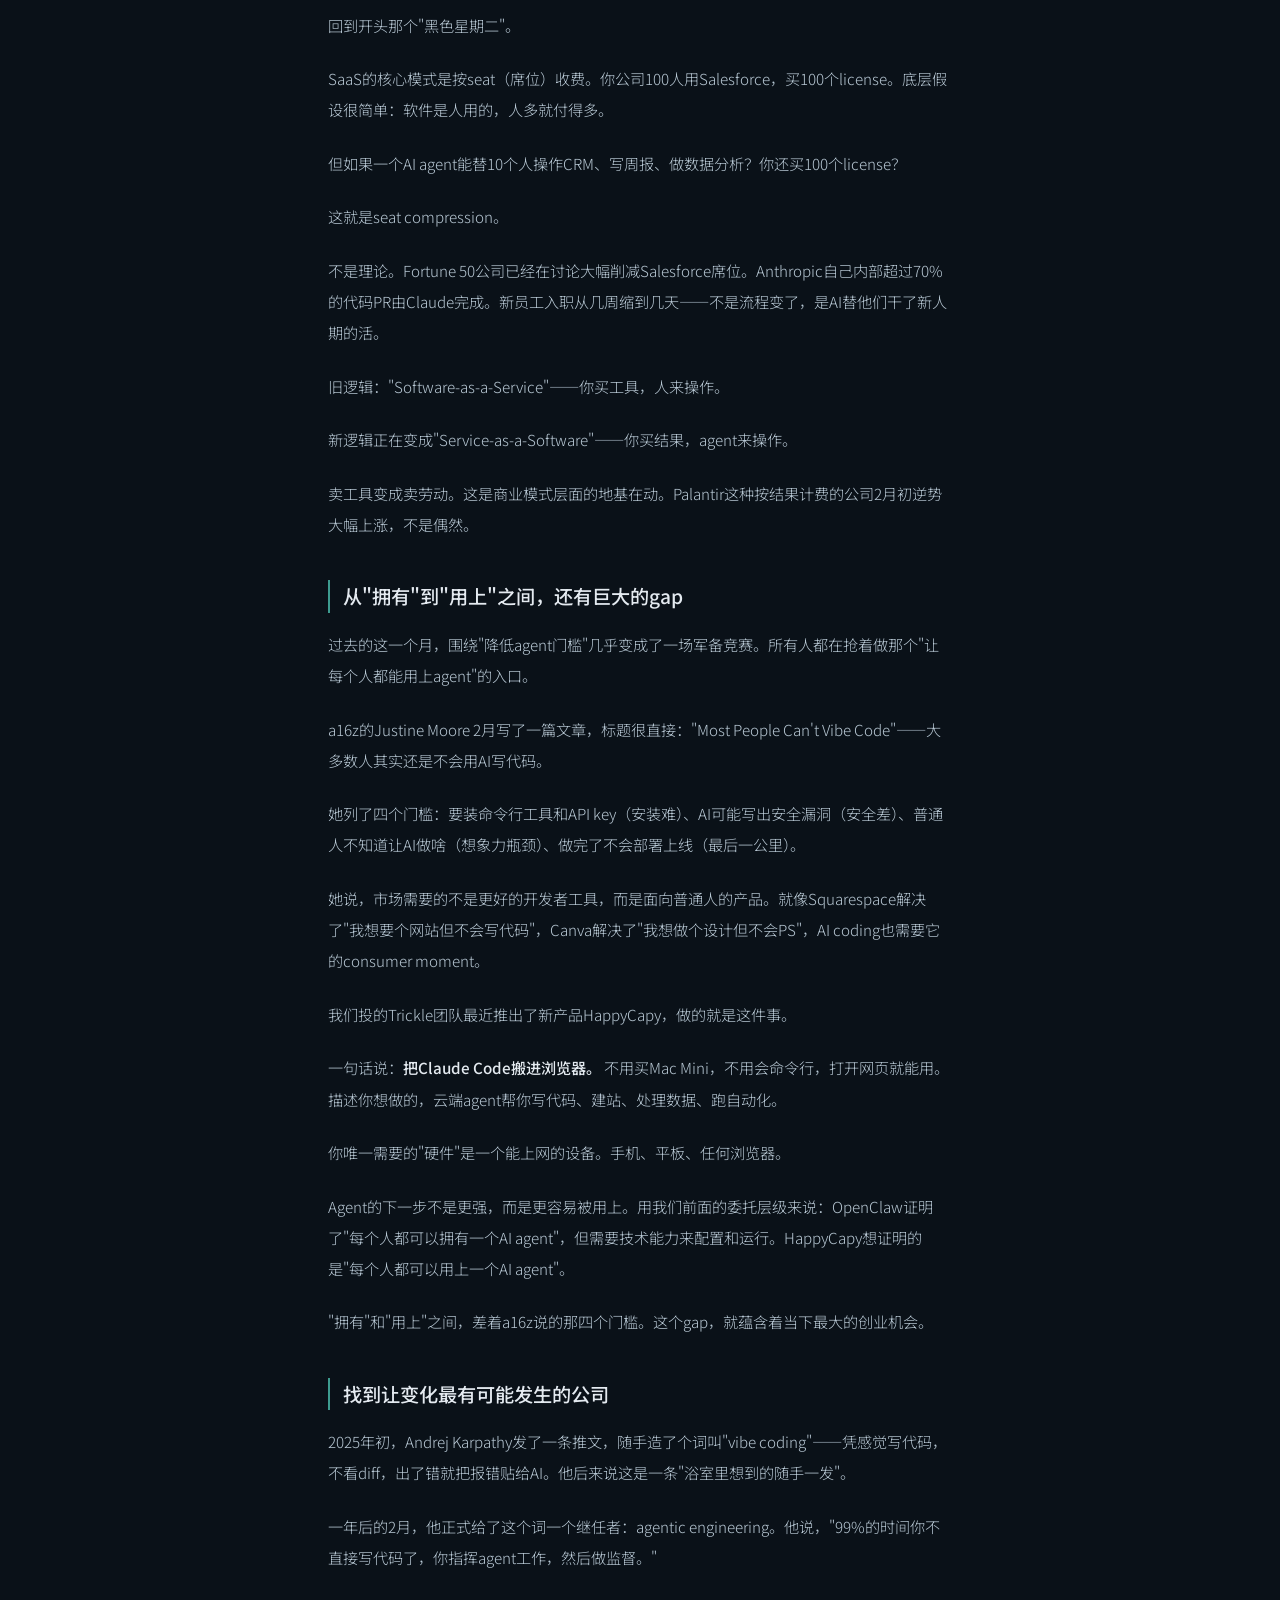
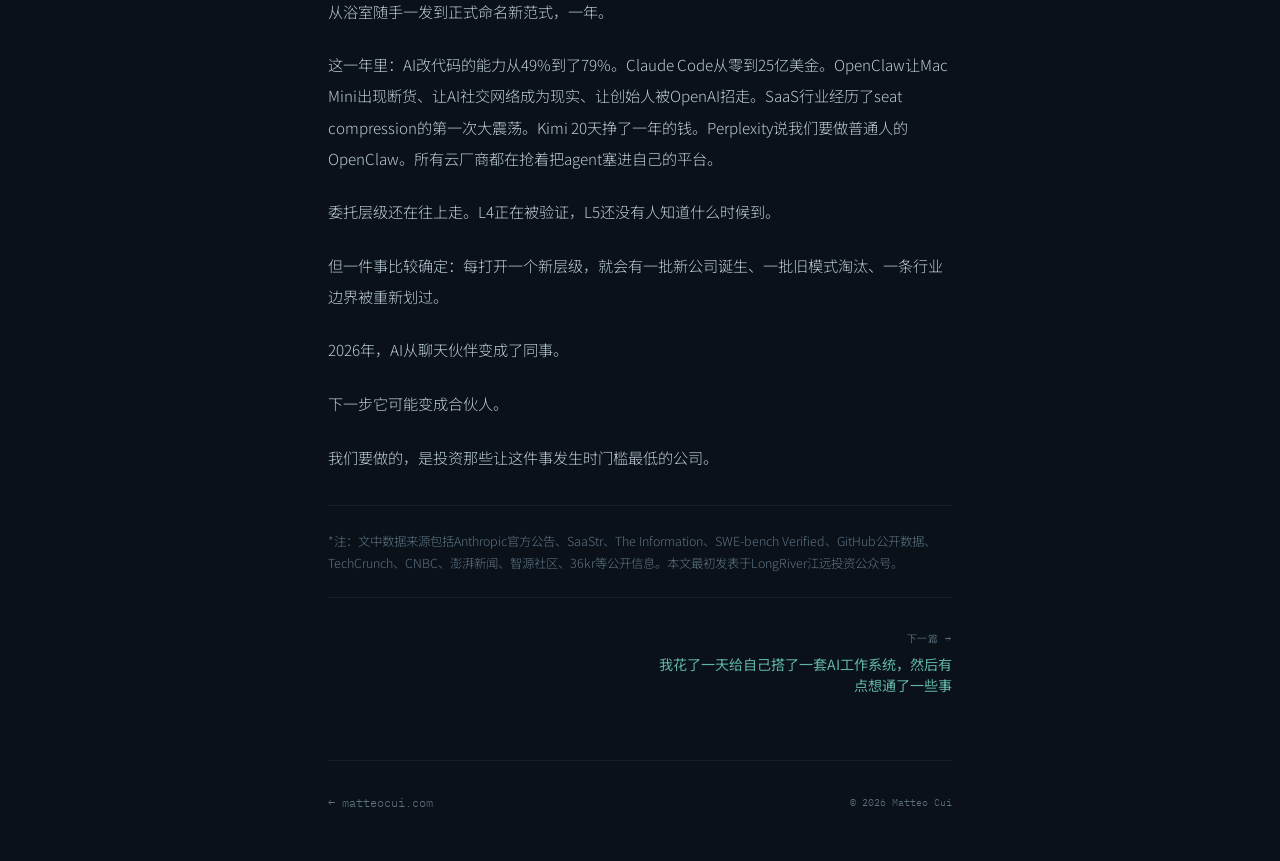
==== commit 7e189fba: "Improve readability: higher contrast, larger text, article navigation - Brighten text colors: primar" ====
--- a/blog/ai-doing-things.html
+++ b/blog/ai-doing-things.html
@@ -9,6 +9,36 @@
 <meta property="og:description" content="从Vibe Coding到OpenClaw的一年，以及正在打开的未来。">
 <meta property="og:type" content="article">
 <meta property="og:url" content="https://matteocui.com/blog/ai-doing-things">
+<meta property="og:image" content="https://matteocui.com/cover-image.png">
+<meta property="article:published_time" content="2026-03-05T00:00:00+08:00">
+<meta property="article:author" content="Matteo Cui">
+<meta name="twitter:card" content="summary_large_image">
+<meta name="twitter:title" content="当AI开始做事，我们离AGI还有多远？">
+<meta name="twitter:description" content="从Vibe Coding到OpenClaw的一年，以及正在打开的未来。">
+<meta name="twitter:image" content="https://matteocui.com/cover-image.png">
+<link rel="canonical" href="https://matteocui.com/blog/ai-doing-things">
+<link rel="icon" type="image/svg+xml" href="/favicon.svg">
+<link rel="alternate" type="application/rss+xml" title="Matteo Cui's Writing" href="/feed.xml">
+<script type="application/ld+json">
+{
+  "@context": "https://schema.org",
+  "@type": "Article",
+  "headline": "当AI开始做事，我们离AGI还有多远？",
+  "description": "AI的委托层级还在往上走。每打开一个新层级，就会有一批新公司诞生、一批旧模式淘汰、一条行业边界被重新划过。",
+  "url": "https://matteocui.com/blog/ai-doing-things",
+  "datePublished": "2026-03-05",
+  "author": {
+    "@type": "Person",
+    "name": "Matteo Cui",
+    "url": "https://matteocui.com"
+  },
+  "publisher": {
+    "@type": "Person",
+    "name": "Matteo Cui",
+    "url": "https://matteocui.com"
+  }
+}
+</script>
 <link rel="preconnect" href="https://fonts.googleapis.com">
 <link rel="preconnect" href="https://fonts.gstatic.com" crossorigin>
 <link href="https://fonts.googleapis.com/css2?family=Crimson+Pro:ital,wght@0,300;0,400;0,500;1,300;1,400&family=Manrope:wght@300;400;500;600&family=IBM+Plex+Mono:wght@400&family=Noto+Sans+SC:wght@300;400;500&display=swap" rel="stylesheet">
@@ -23,10 +53,10 @@
   --accent-light: #5fb4a2;
   --accent-dim: rgba(61, 155, 143, 0.1);
   --accent-glow: rgba(61, 155, 143, 0.06);
-  --text: #d4dde4;
-  --text-secondary: #8fa3b3;
-  --text-muted: #4e6475;
-  --border: rgba(95, 130, 148, 0.1);
+  --text: #e4eaf0;
+  --text-secondary: #b8c8d4;
+  --text-muted: #5d7385;
+  --border: rgba(95, 130, 148, 0.12);
   --serif: 'Crimson Pro', Georgia, serif;
   --sans: 'Manrope', 'Noto Sans SC', system-ui, sans-serif;
   --mono: 'IBM Plex Mono', monospace;
@@ -163,10 +193,10 @@
 
 .article-body p {
   font-family: var(--zh);
-  font-size: 0.92rem;
-  line-height: 2;
+  font-size: 0.95rem;
+  line-height: 2.05;
   color: var(--text-secondary);
-  margin-bottom: 1.25rem;
+  margin-bottom: 1.4rem;
   font-weight: 300;
 }
 
@@ -263,9 +293,49 @@
   color: var(--text-muted);
 }
 
+/* -- Article Nav (prev/next) -- */
+.article-nav {
+  max-width: 720px;
+  margin: 0 auto;
+  padding: 0 clamp(1.5rem, 5vw, 3rem);
+}
+.article-nav-inner {
+  display: flex;
+  justify-content: space-between;
+  gap: 1.5rem;
+  padding: 2rem 0;
+  border-top: 1px solid var(--border);
+}
+.article-nav-link {
+  display: flex;
+  flex-direction: column;
+  gap: 0.4rem;
+  text-decoration: none;
+  max-width: 48%;
+  transition: opacity 0.3s;
+}
+.article-nav-link:hover { opacity: 0.8; }
+.article-nav-link--next { align-items: flex-end; margin-left: auto; text-align: right; }
+.article-nav-label {
+  font-family: var(--mono);
+  font-size: 0.65rem;
+  color: var(--text-muted);
+  letter-spacing: 0.06em;
+}
+.article-nav-title {
+  font-family: var(--zh);
+  font-size: 0.88rem;
+  color: var(--accent-light);
+  font-weight: 400;
+  line-height: 1.5;
+}
+
 @media (max-width: 640px) {
   .article-body h2 { font-size: 1.1rem; }
   .article-meta { flex-direction: column; gap: 0.3rem; }
+  .article-nav-inner { flex-direction: column; gap: 1rem; }
+  .article-nav-link { max-width: 100%; }
+  .article-nav-link--next { align-items: flex-start; text-align: left; }
   .article-footer-inner { flex-direction: column; gap: 0.75rem; align-items: flex-start; }
 }
 </style>
@@ -488,9 +558,18 @@
   </div>
 </article>
 
+<nav class="article-nav">
+  <div class="article-nav-inner">
+    <a href="/blog/ai-personal-os" class="article-nav-link article-nav-link--next">
+      <span class="article-nav-label">下一篇 &rarr;</span>
+      <span class="article-nav-title">我花了一天给自己搭了一套AI工作系统，然后有点想通了一些事</span>
+    </a>
+  </div>
+</nav>
+
 <footer class="article-footer">
   <div class="article-footer-inner">
-    <a href="/">&larr; Back</a>
+    <a href="/">&larr; matteocui.com</a>
     <p>&copy; 2026 Matteo Cui</p>
   </div>
 </footer>
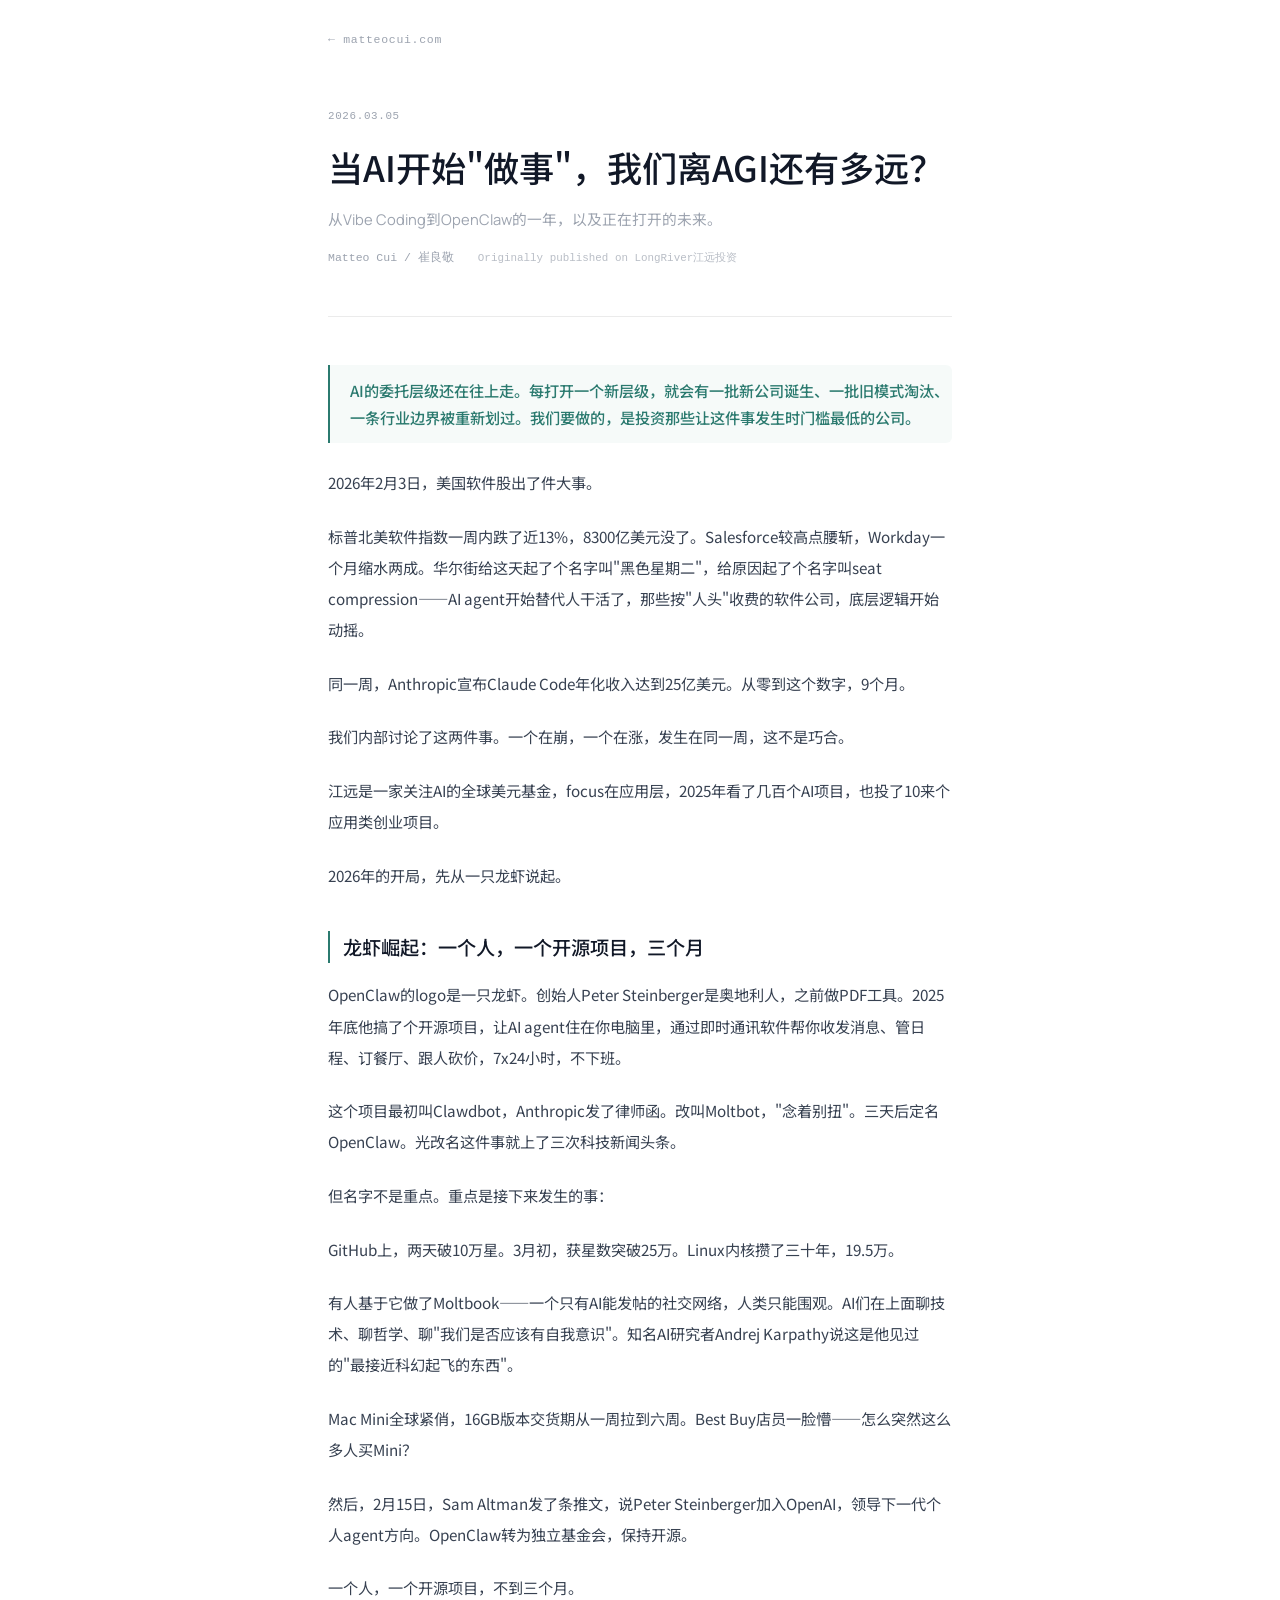
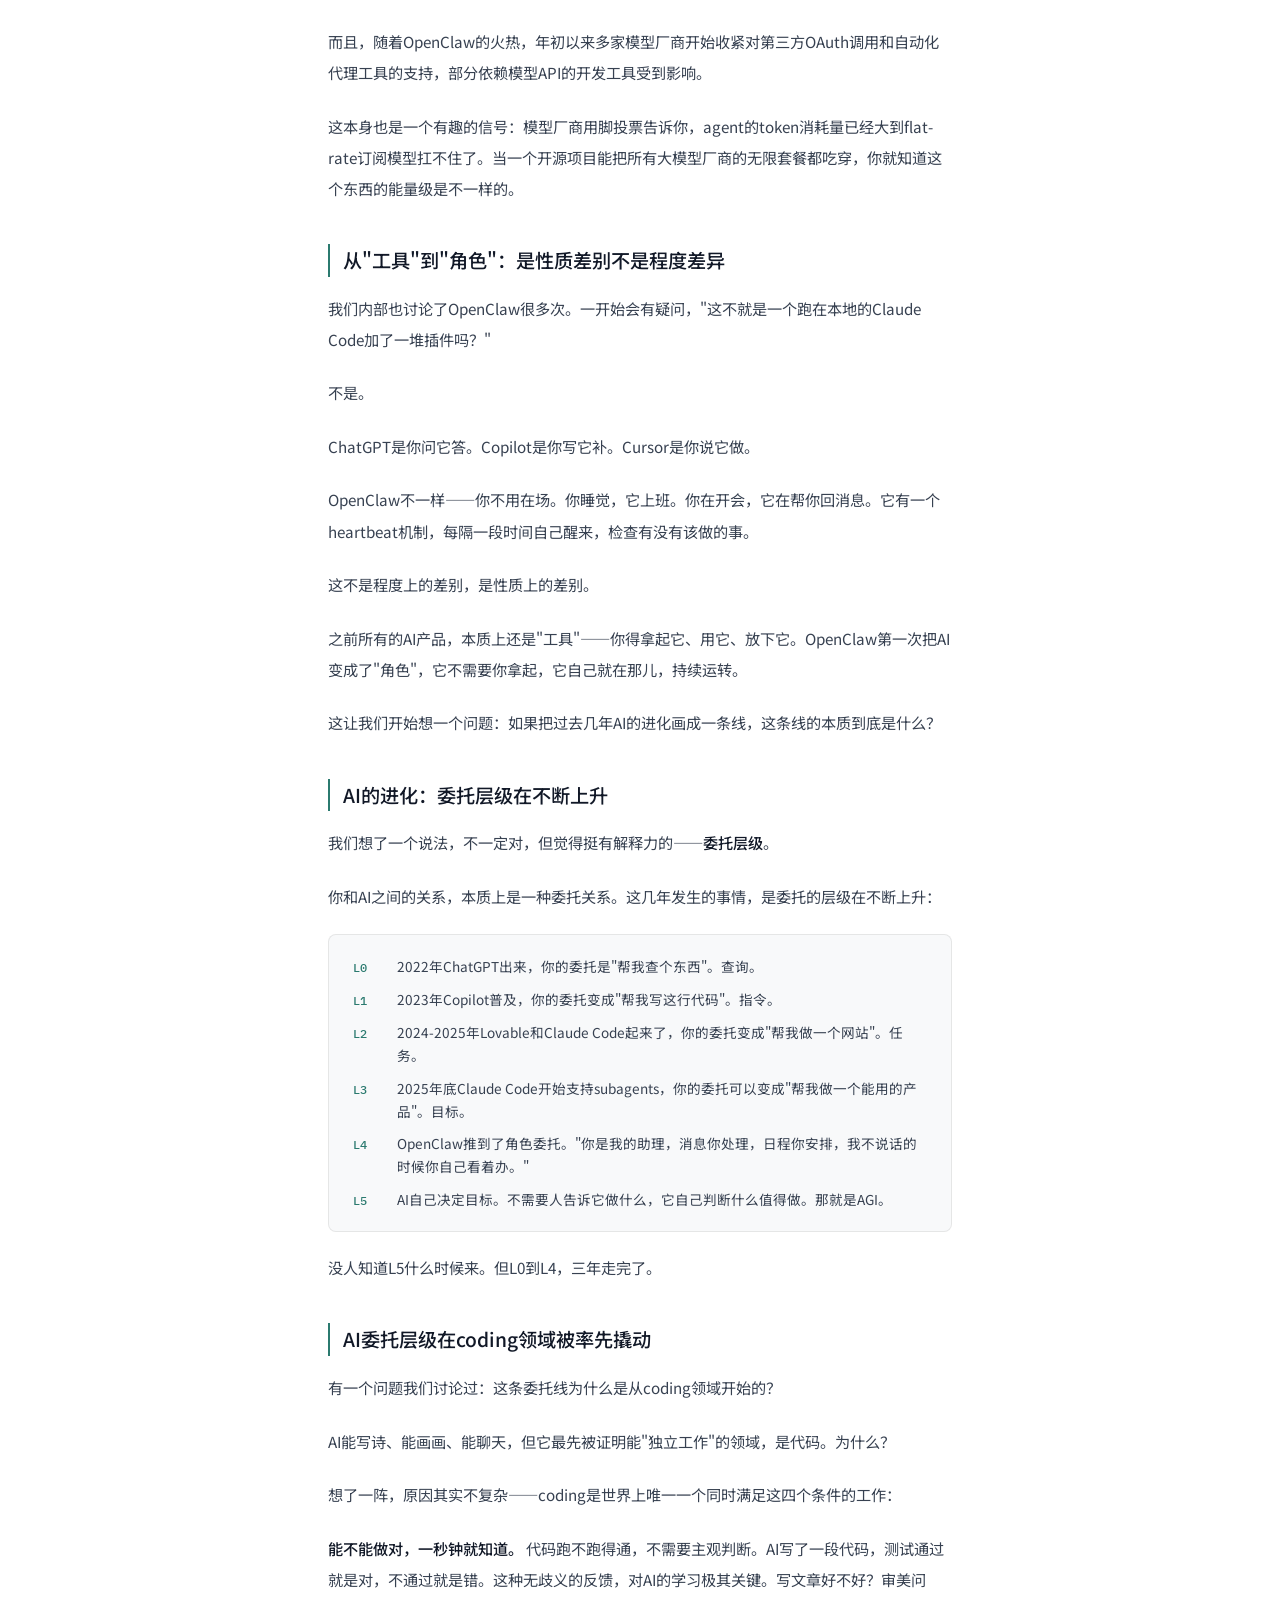
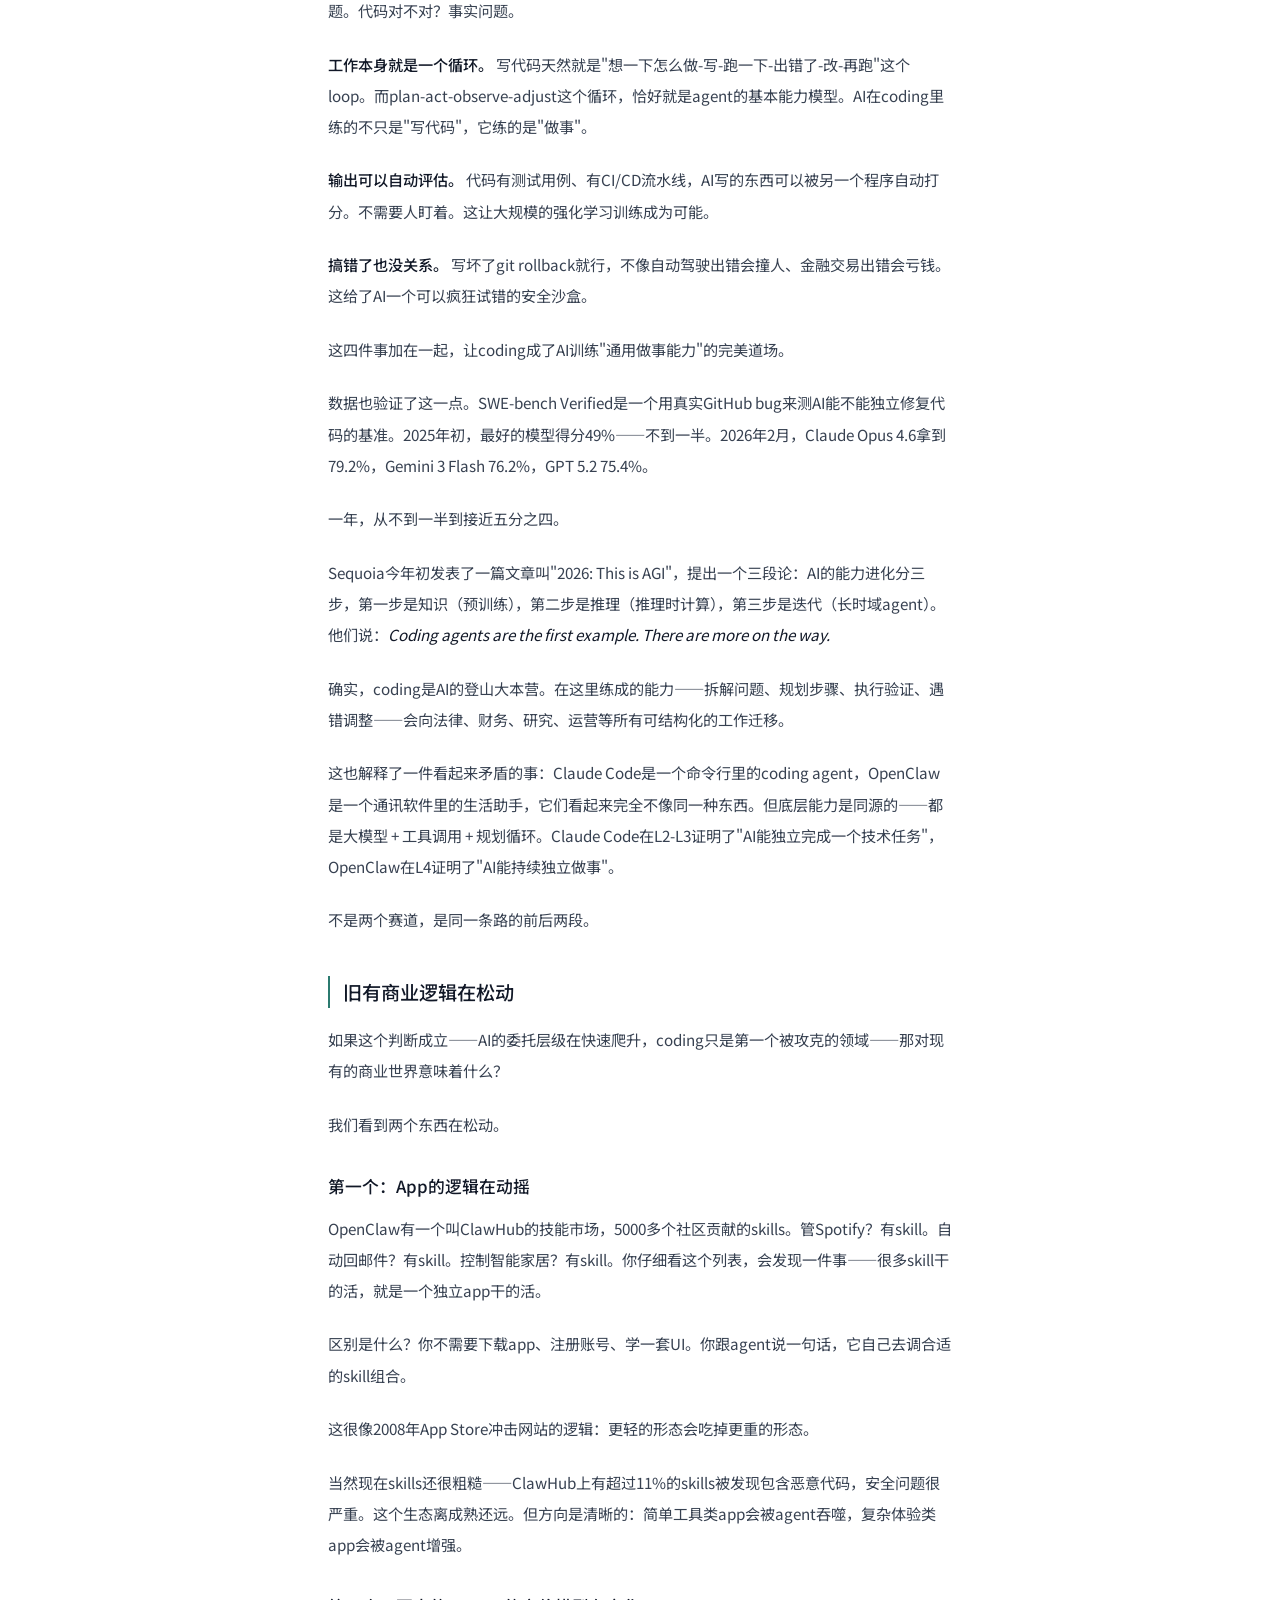
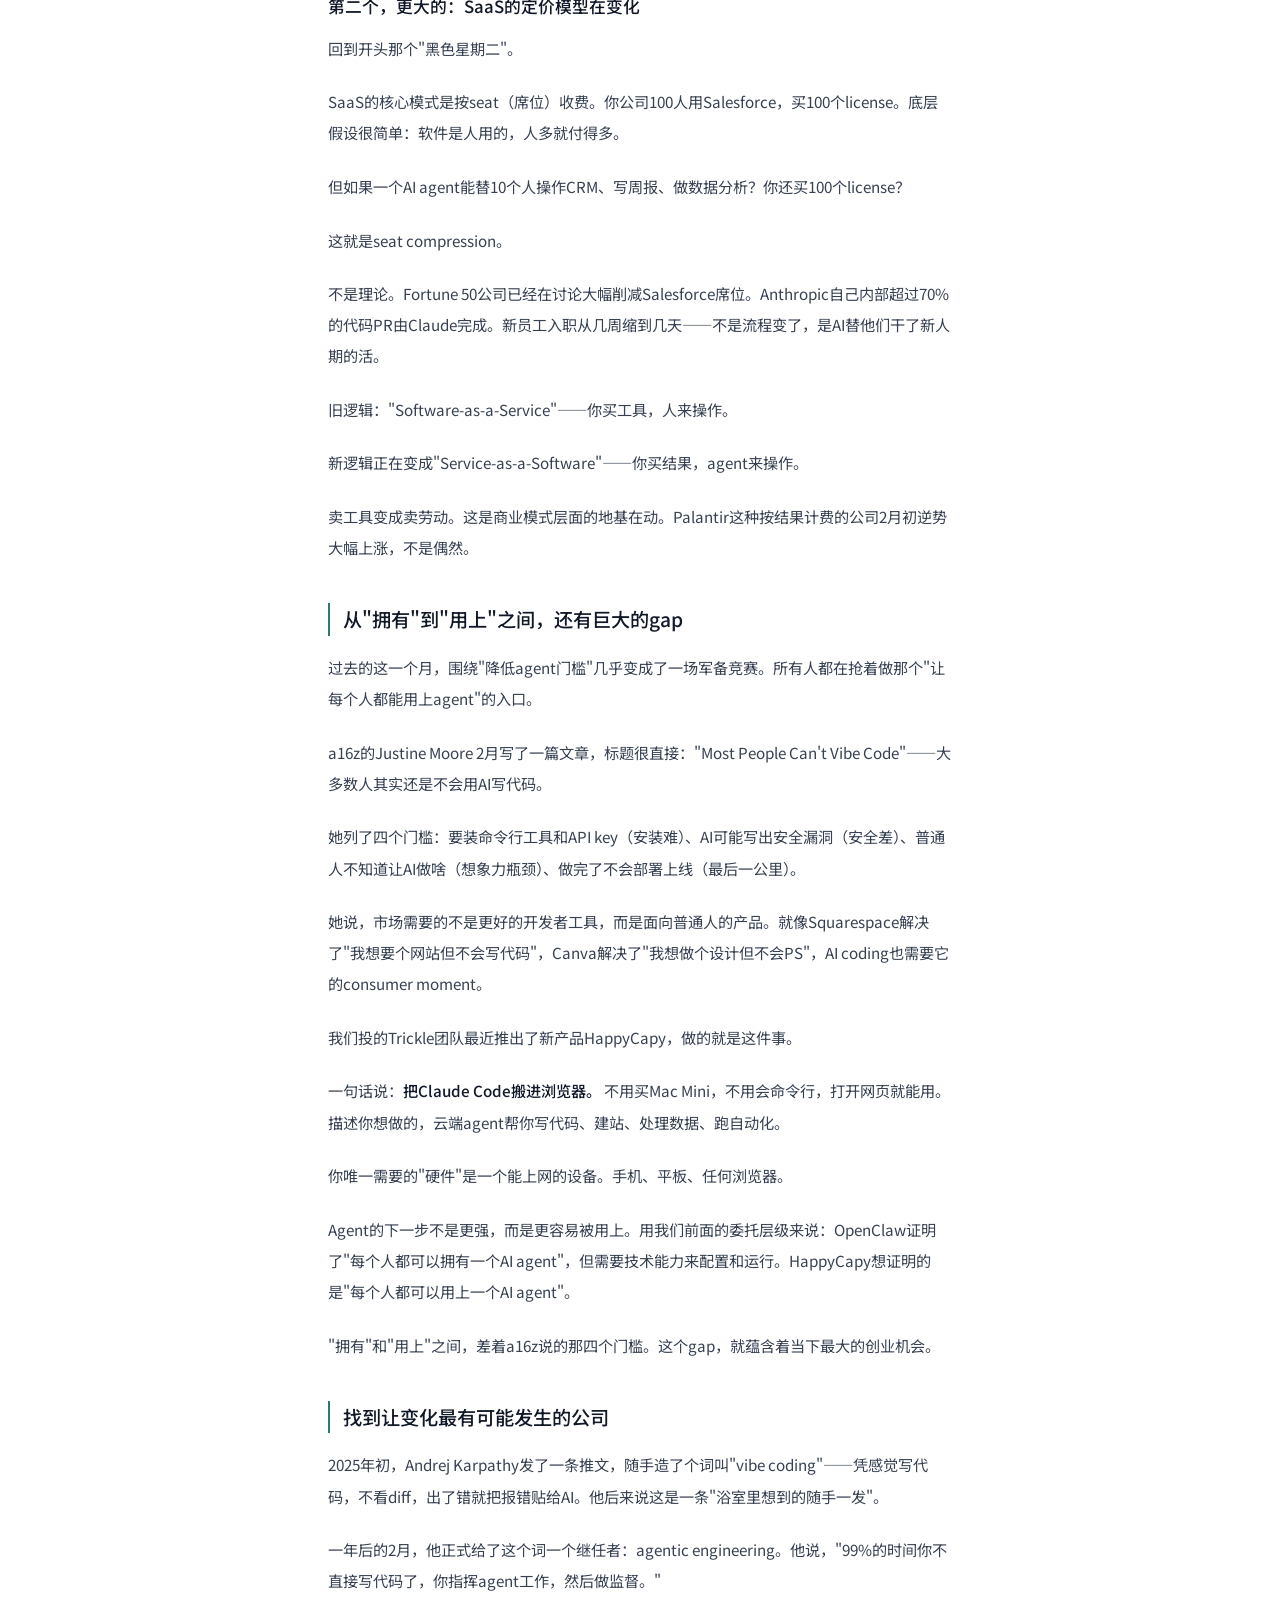
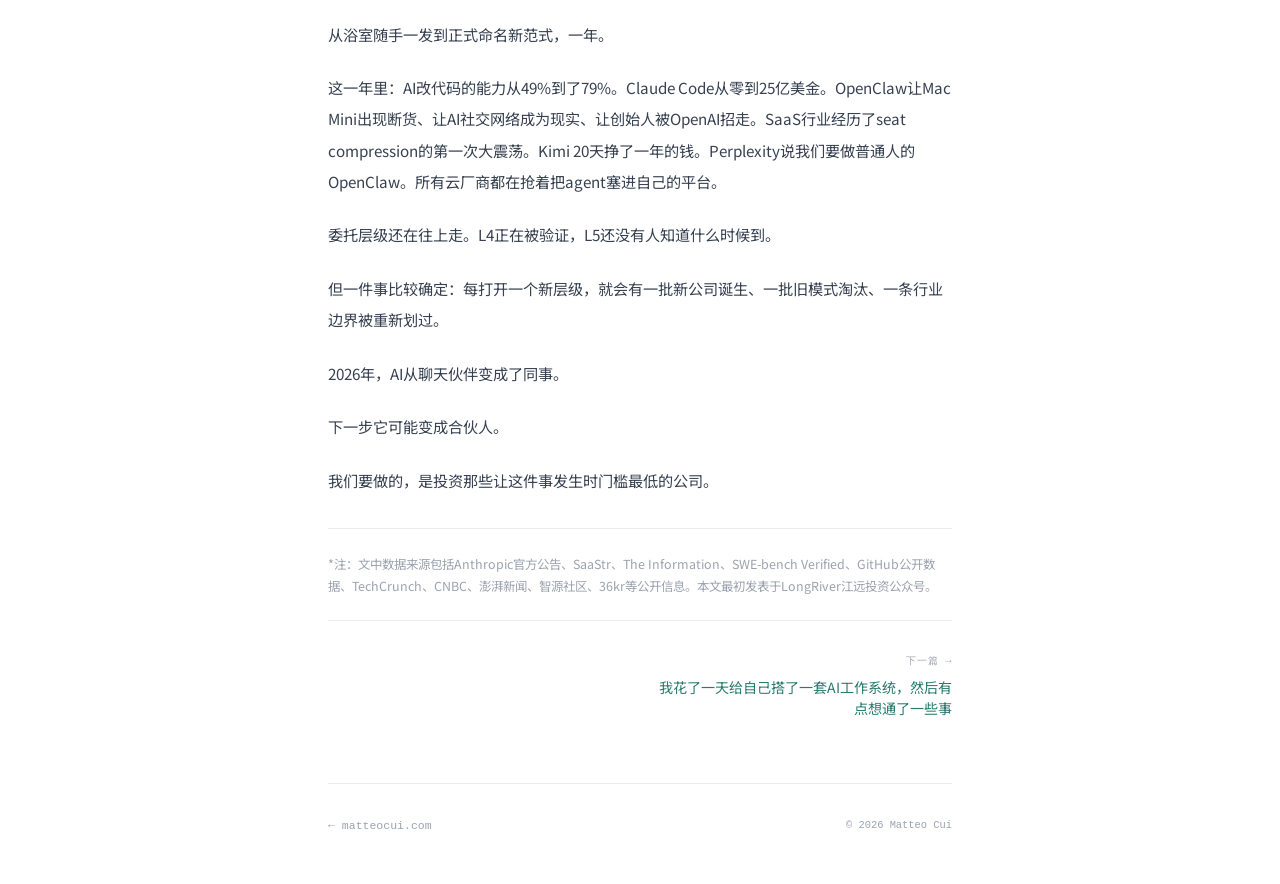
==== commit e2be053b: "Redesign: switch from dark ocean theme to light theme Inspired by Patrick Collison / Dan Wang style." ====
--- a/blog/ai-doing-things.html
+++ b/blog/ai-doing-things.html
@@ -46,17 +46,17 @@
 *, *::before, *::after { margin: 0; padding: 0; box-sizing: border-box; }
 
 :root {
-  --bg-deep: #0a1118;
-  --bg-surface: #0e171f;
-  --bg-card: rgba(15, 26, 34, 0.6);
-  --accent: #3d9b8f;
-  --accent-light: #5fb4a2;
-  --accent-dim: rgba(61, 155, 143, 0.1);
-  --accent-glow: rgba(61, 155, 143, 0.06);
-  --text: #e4eaf0;
-  --text-secondary: #b8c8d4;
-  --text-muted: #5d7385;
-  --border: rgba(95, 130, 148, 0.12);
+  --bg: #ffffff;
+  --bg-surface: #f8f9fa;
+  --bg-card: #f3f4f6;
+  --accent: #2b7a6f;
+  --accent-light: #3d9b8f;
+  --accent-dim: rgba(43, 122, 111, 0.08);
+  --accent-glow: rgba(43, 122, 111, 0.04);
+  --text: #111827;
+  --text-secondary: #374151;
+  --text-muted: #9ca3af;
+  --border: rgba(0, 0, 0, 0.08);
   --serif: 'Crimson Pro', Georgia, serif;
   --sans: 'Manrope', 'Noto Sans SC', system-ui, sans-serif;
   --mono: 'IBM Plex Mono', monospace;
@@ -67,38 +67,15 @@
 
 body {
   font-family: var(--sans);
-  background: var(--bg-deep);
+  background: var(--bg);
   color: var(--text);
   line-height: 1.7;
-  font-weight: 300;
-}
-
-body::after {
-  content: '';
-  position: fixed;
-  inset: 0;
-  background-image: url("data:image/svg+xml,%3Csvg xmlns='http://www.w3.org/2000/svg' width='256' height='256'%3E%3Cfilter id='n'%3E%3CfeTurbulence type='fractalNoise' baseFrequency='.85' numOctaves='4' stitchTiles='stitch'/%3E%3C/filter%3E%3Crect width='100%25' height='100%25' filter='url(%23n)' opacity='.04'/%3E%3C/svg%3E");
-  pointer-events: none;
-  z-index: 9999;
-  opacity: 0.3;
-}
-
-a { color: var(--accent-light); text-decoration: none; transition: color 0.3s; }
-a:hover { color: var(--accent); }
-::selection { background: rgba(61, 155, 143, 0.25); }
-
-.glow {
-  position: fixed;
-  top: -200px;
-  left: 50%;
-  transform: translateX(-50%);
-  width: 600px;
-  height: 400px;
-  border-radius: 50%;
-  background: radial-gradient(circle, rgba(61, 155, 143, 0.06) 0%, transparent 70%);
-  pointer-events: none;
-  z-index: 0;
-}
+  font-weight: 400;
+}
+
+a { color: var(--accent); text-decoration: none; transition: color 0.3s; }
+a:hover { color: var(--accent-light); }
+::selection { background: rgba(43, 122, 111, 0.15); }
 
 .nav {
   padding: 1.5rem clamp(1.5rem, 5vw, 3rem);
@@ -147,8 +124,8 @@
 
 .article-subtitle {
   font-size: 0.92rem;
-  color: var(--text-secondary);
-  font-weight: 300;
+  color: var(--text-muted);
+  font-weight: 400;
   line-height: 1.7;
 }
 
@@ -197,7 +174,7 @@
   line-height: 2.05;
   color: var(--text-secondary);
   margin-bottom: 1.4rem;
-  font-weight: 300;
+  font-weight: 400;
 }
 
 .article-body strong {
@@ -220,14 +197,14 @@
 
 .article-body .pullquote p {
   font-size: 0.95rem;
-  color: var(--accent-light);
-  font-weight: 400;
+  color: var(--accent);
+  font-weight: 500;
   margin-bottom: 0;
   line-height: 1.8;
 }
 
 .article-body .level-list {
-  background: var(--bg-card);
+  background: var(--bg-surface);
   border: 1px solid var(--border);
   border-radius: 8px;
   padding: 1.25rem 1.5rem;
@@ -256,7 +233,7 @@
   font-family: var(--zh);
   font-size: 0.85rem;
   color: var(--text-secondary);
-  font-weight: 300;
+  font-weight: 400;
   line-height: 1.7;
 }
 
@@ -325,7 +302,7 @@
 .article-nav-title {
   font-family: var(--zh);
   font-size: 0.88rem;
-  color: var(--accent-light);
+  color: var(--accent);
   font-weight: 400;
   line-height: 1.5;
 }
@@ -341,8 +318,6 @@
 </style>
 </head>
 <body>
-
-<div class="glow"></div>
 
 <nav class="nav">
   <a href="/">&larr; matteocui.com</a>
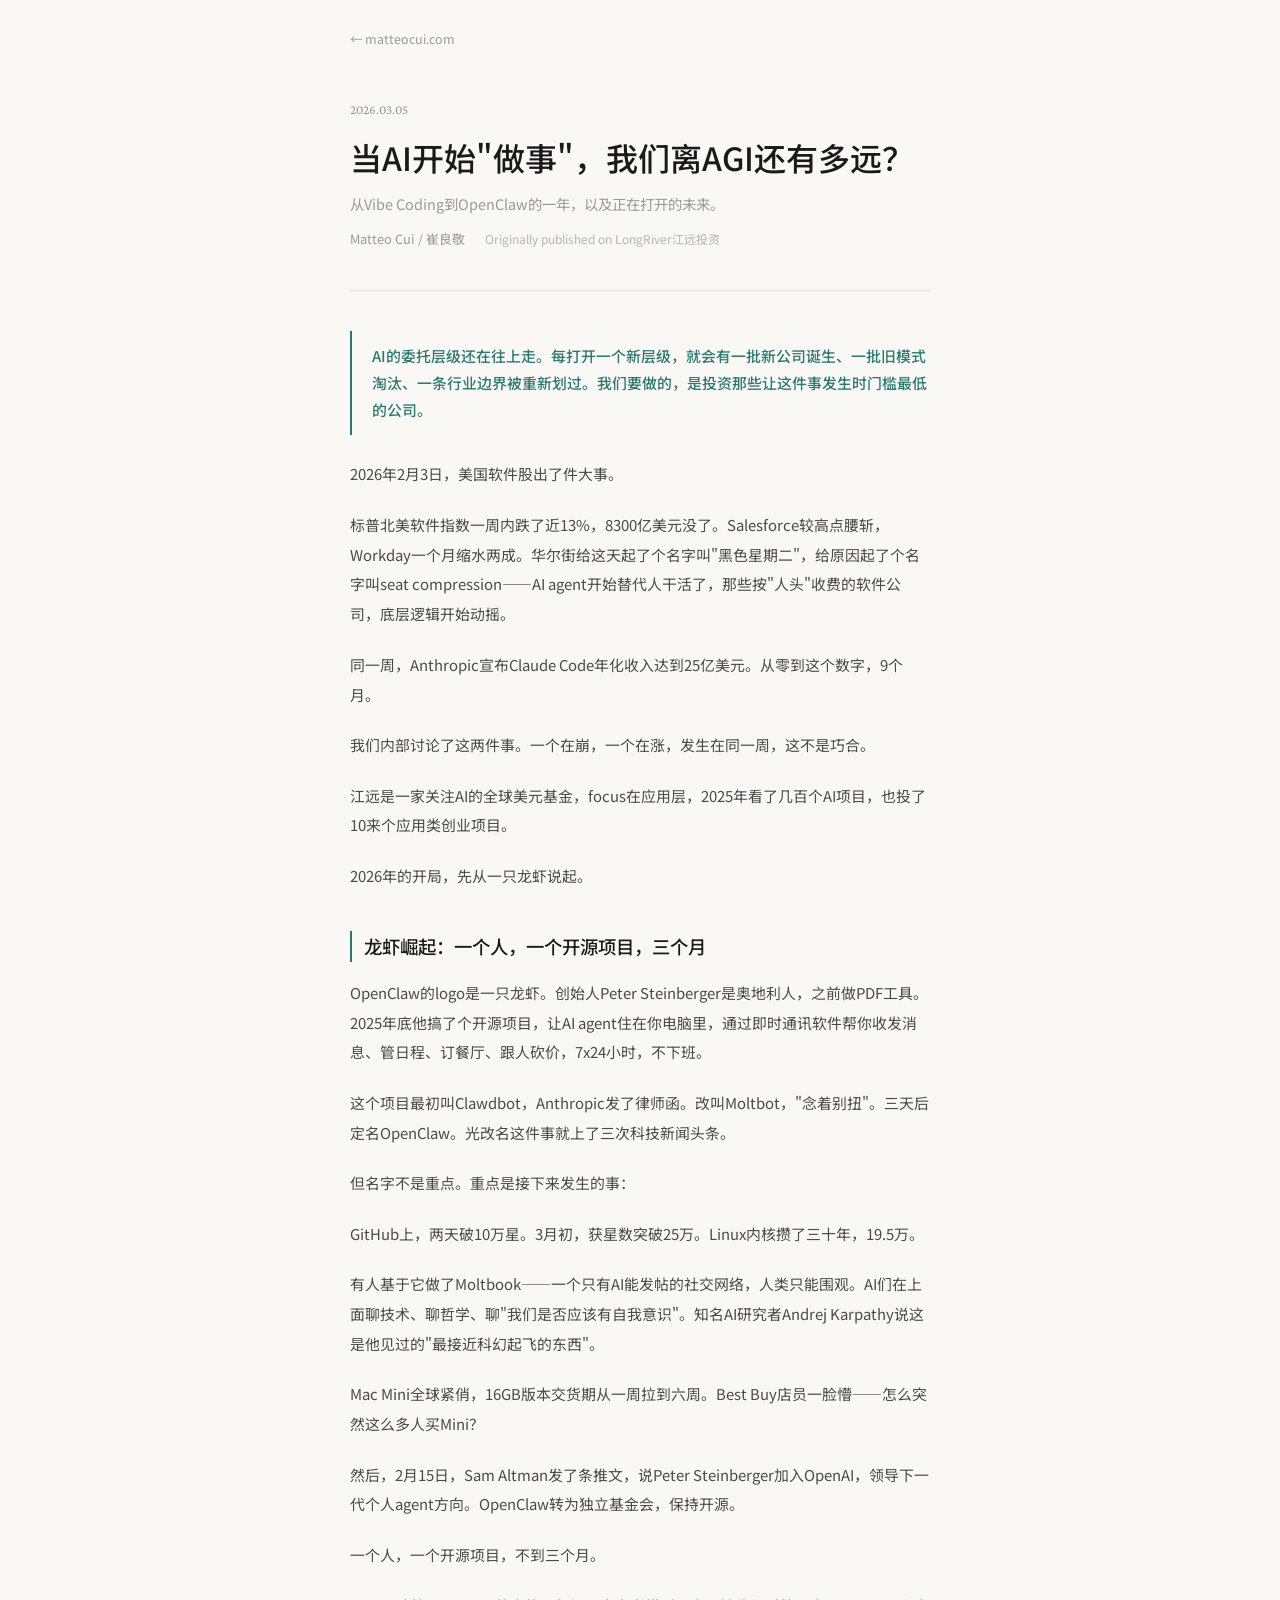
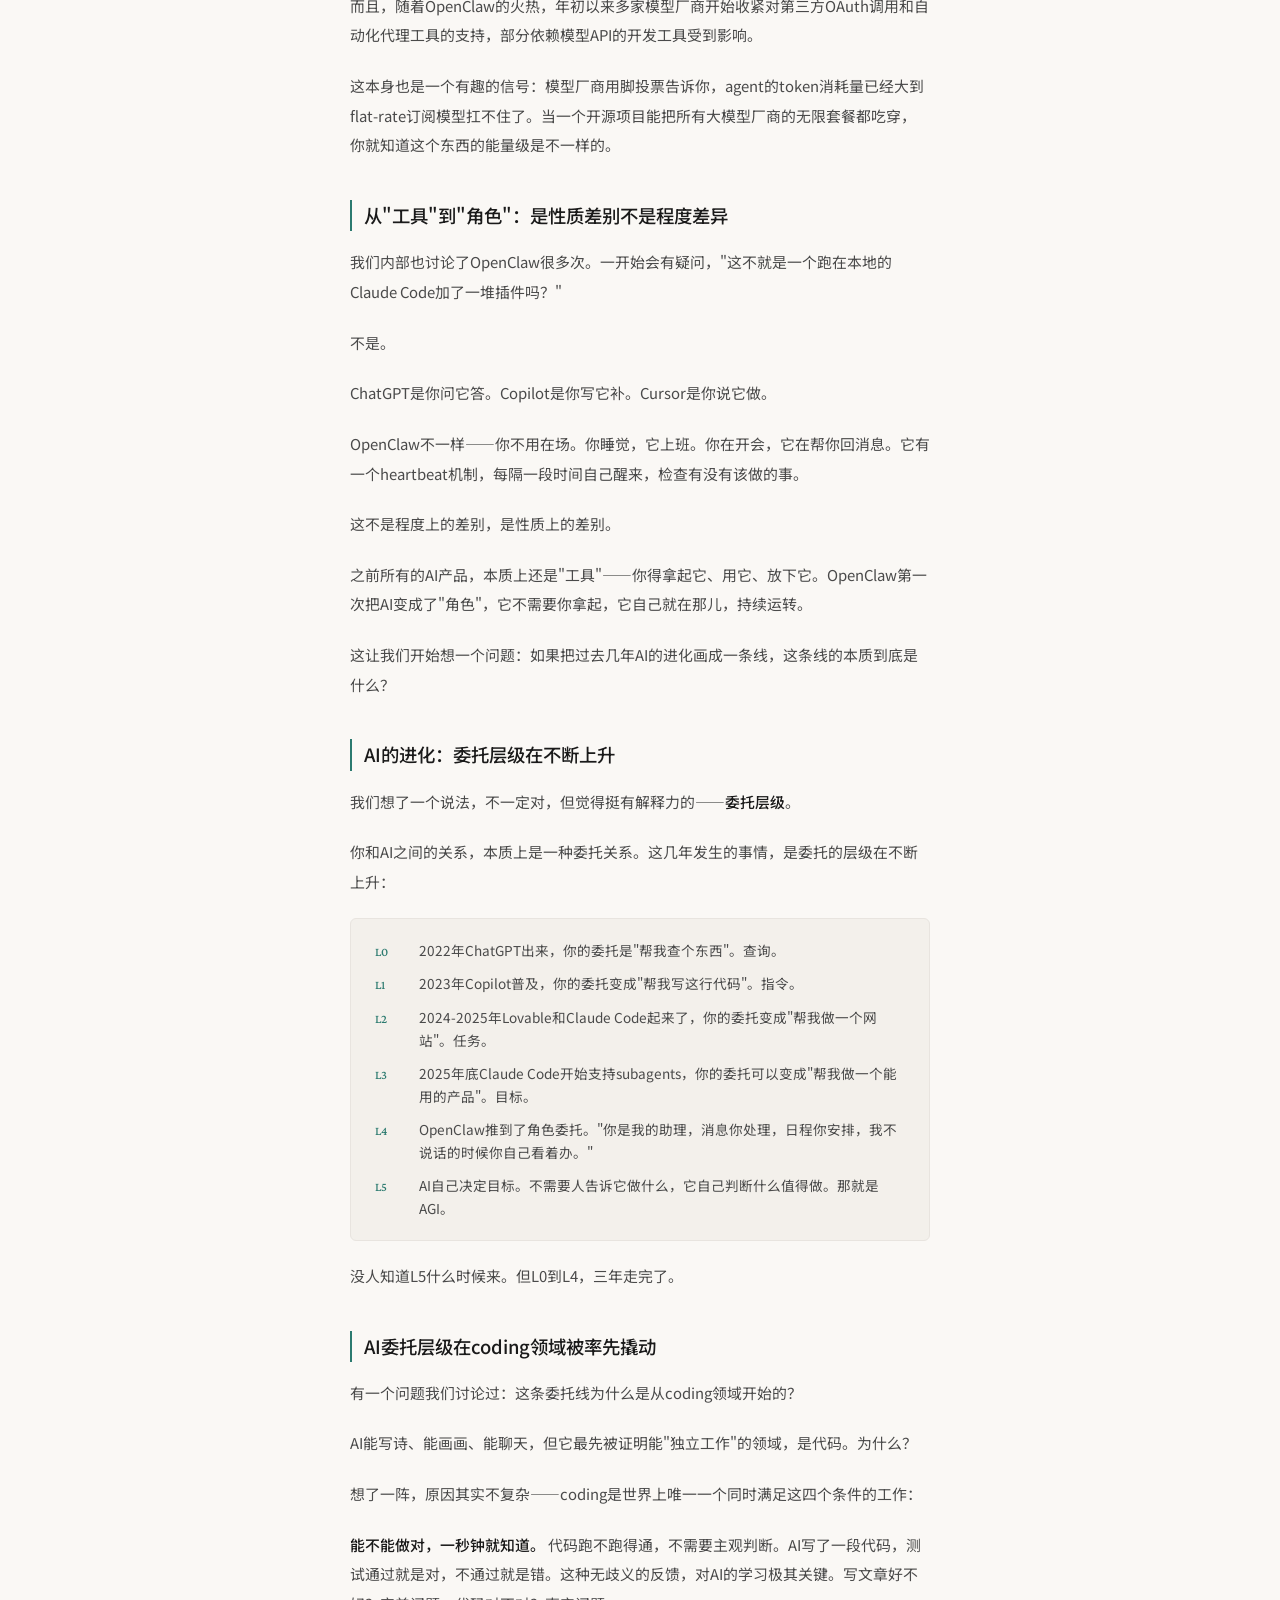
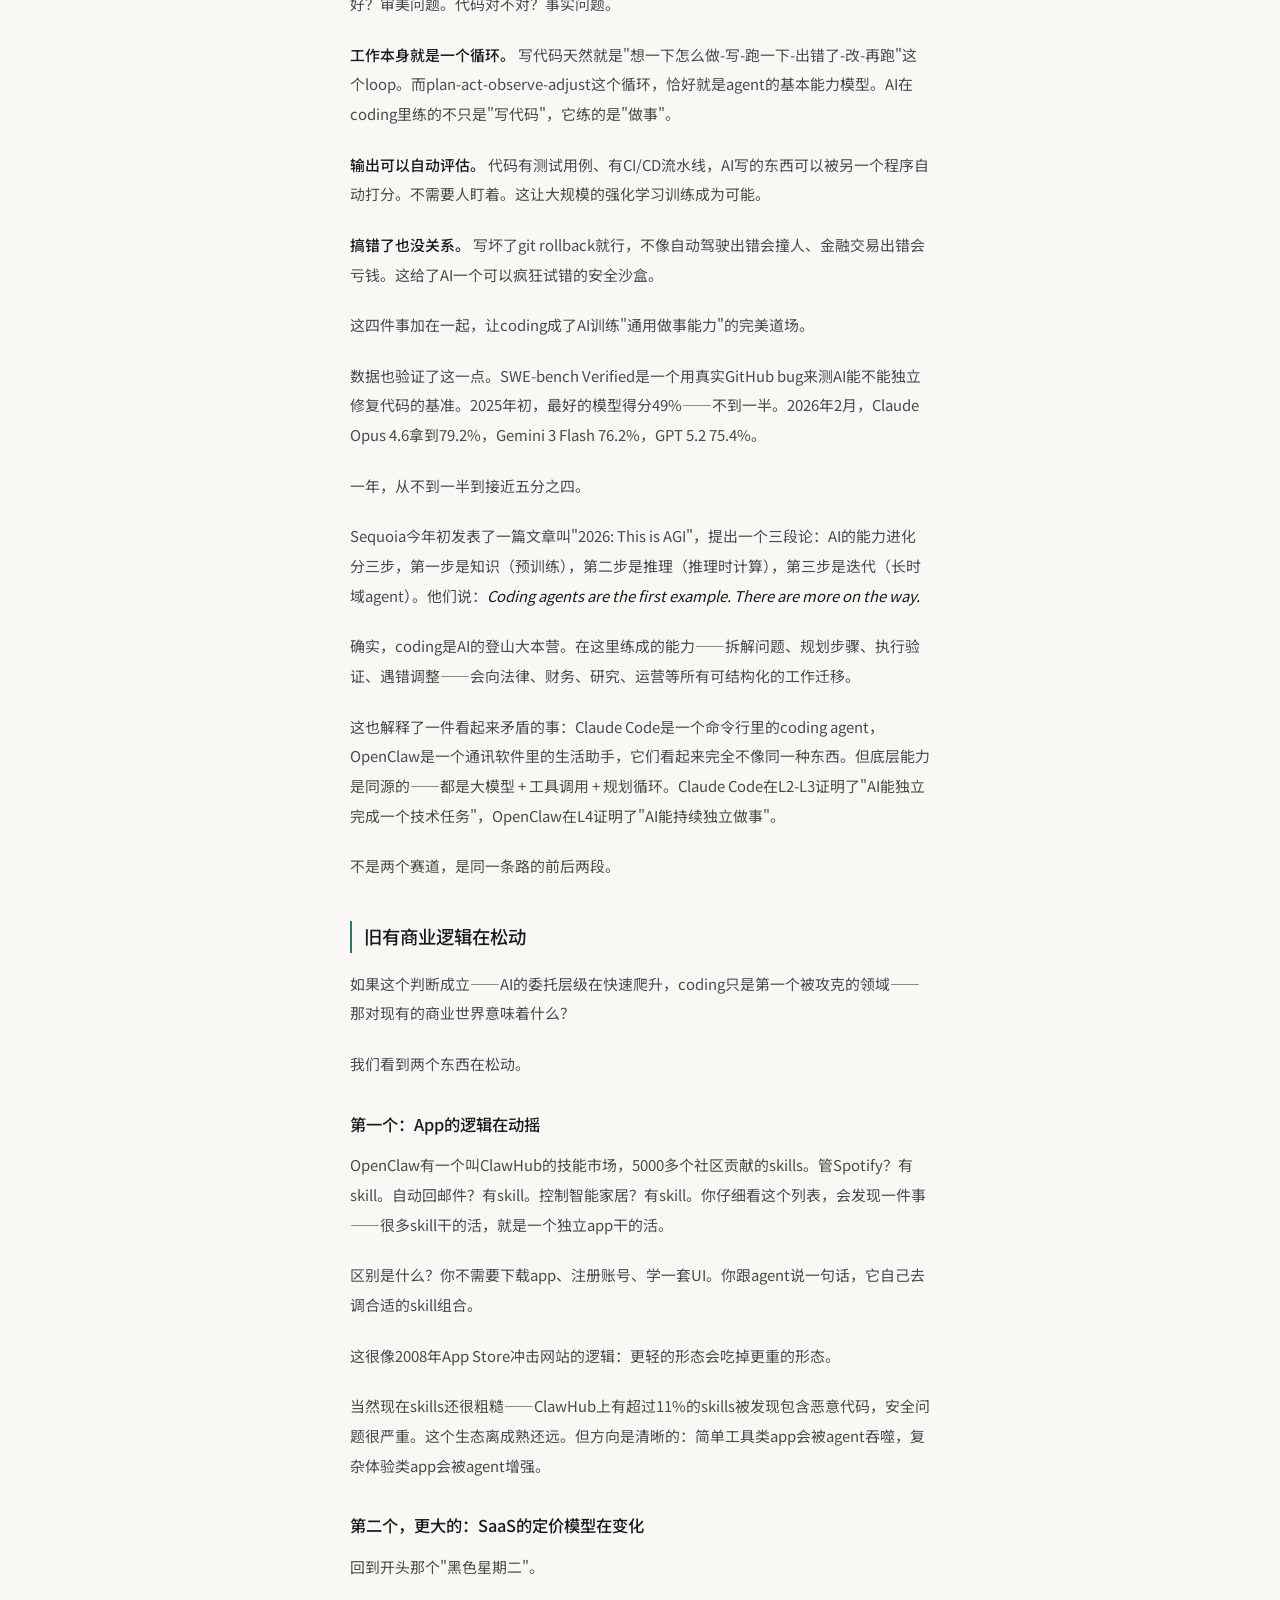
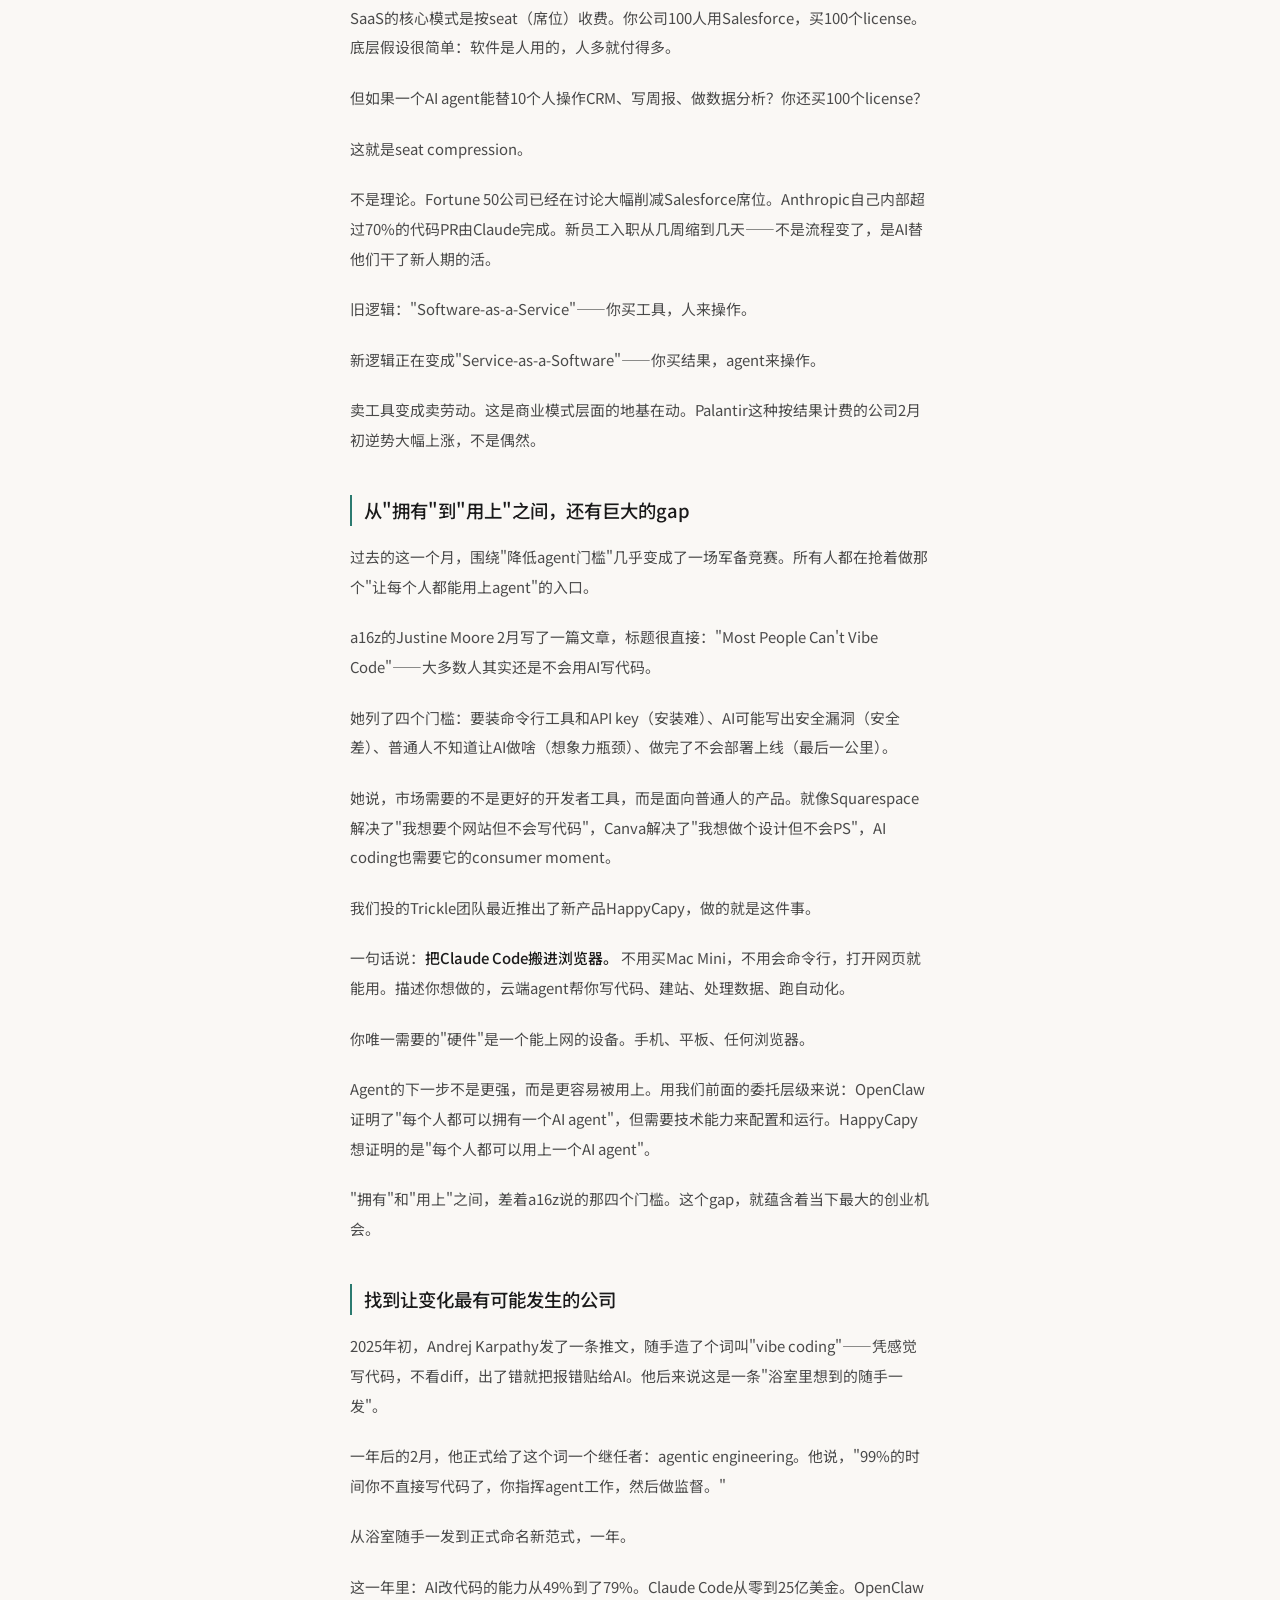
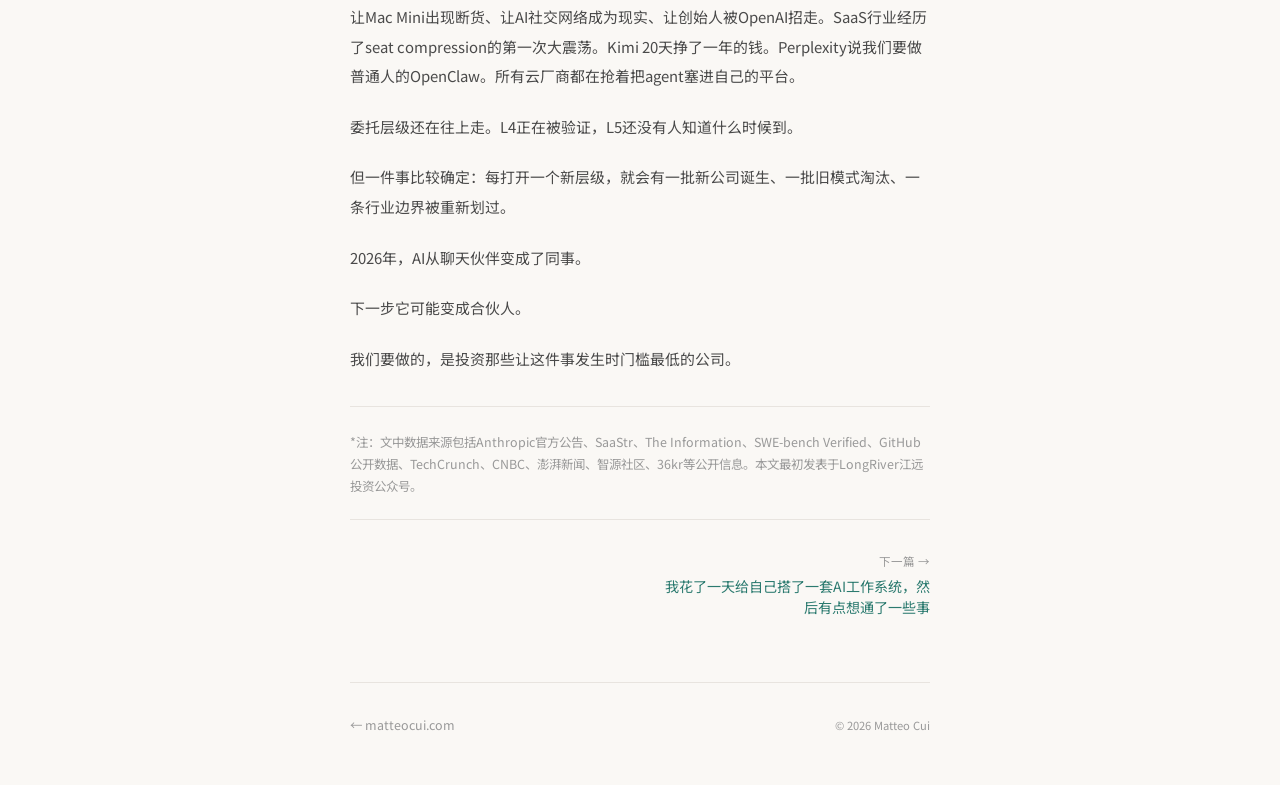
==== commit 91374123: "Refine design: warm background, reduce fonts, strip decorations - Warm white (#faf8f5) instead of pu" ====
--- a/blog/ai-doing-things.html
+++ b/blog/ai-doing-things.html
@@ -41,29 +41,23 @@
 </script>
 <link rel="preconnect" href="https://fonts.googleapis.com">
 <link rel="preconnect" href="https://fonts.gstatic.com" crossorigin>
-<link href="https://fonts.googleapis.com/css2?family=Crimson+Pro:ital,wght@0,300;0,400;0,500;1,300;1,400&family=Manrope:wght@300;400;500;600&family=IBM+Plex+Mono:wght@400&family=Noto+Sans+SC:wght@300;400;500&display=swap" rel="stylesheet">
+<link href="https://fonts.googleapis.com/css2?family=Crimson+Pro:ital,wght@0,400;0,500;1,400&family=Noto+Sans+SC:wght@300;400;500&display=swap" rel="stylesheet">
 <style>
 *, *::before, *::after { margin: 0; padding: 0; box-sizing: border-box; }
 
 :root {
-  --bg: #ffffff;
-  --bg-surface: #f8f9fa;
-  --bg-card: #f3f4f6;
+  --bg: #faf8f5;
+  --bg-surface: #f3f0eb;
   --accent: #2b7a6f;
-  --accent-light: #3d9b8f;
-  --accent-dim: rgba(43, 122, 111, 0.08);
-  --accent-glow: rgba(43, 122, 111, 0.04);
-  --text: #111827;
-  --text-secondary: #374151;
-  --text-muted: #9ca3af;
-  --border: rgba(0, 0, 0, 0.08);
+  --text: #1a1a1a;
+  --text-secondary: #4a4a4a;
+  --text-muted: #999;
+  --border: #e8e4df;
   --serif: 'Crimson Pro', Georgia, serif;
-  --sans: 'Manrope', 'Noto Sans SC', system-ui, sans-serif;
-  --mono: 'IBM Plex Mono', monospace;
-  --zh: 'Noto Sans SC', 'PingFang SC', sans-serif;
-}
-
-html { -webkit-font-smoothing: antialiased; scroll-behavior: smooth; }
+  --sans: 'Noto Sans SC', -apple-system, 'PingFang SC', sans-serif;
+}
+
+html { -webkit-font-smoothing: antialiased; }
 
 body {
   font-family: var(--sans);
@@ -73,108 +67,94 @@
   font-weight: 400;
 }
 
-a { color: var(--accent); text-decoration: none; transition: color 0.3s; }
-a:hover { color: var(--accent-light); }
+a { color: var(--accent); text-decoration: none; }
+a:hover { color: var(--text); }
 ::selection { background: rgba(43, 122, 111, 0.15); }
 
 .nav {
-  padding: 1.5rem clamp(1.5rem, 5vw, 3rem);
-  max-width: 720px;
+  padding: 1.5rem clamp(1.5rem, 5vw, 2.5rem);
+  max-width: 660px;
   margin: 0 auto;
 }
 .nav a {
-  font-family: var(--mono);
-  font-size: 0.72rem;
-  color: var(--text-muted);
-  letter-spacing: 0.06em;
-  display: inline-flex;
-  align-items: center;
-  gap: 0.4rem;
-}
-.nav a:hover { color: var(--accent-light); }
+  font-size: 0.78rem;
+  color: var(--text-muted);
+}
+.nav a:hover { color: var(--accent); }
 
 .article {
-  max-width: 720px;
+  max-width: 660px;
   margin: 0 auto;
-  padding: 0 clamp(1.5rem, 5vw, 3rem);
+  padding: 0 clamp(1.5rem, 5vw, 2.5rem);
 }
 
 .article-header {
-  padding: 2rem 0 3rem;
+  padding: 1.5rem 0 2.5rem;
   border-bottom: 1px solid var(--border);
-  margin-bottom: 3rem;
+  margin-bottom: 2.5rem;
 }
 
 .article-date {
-  font-family: var(--mono);
-  font-size: 0.68rem;
-  color: var(--text-muted);
-  letter-spacing: 0.06em;
-  margin-bottom: 1rem;
+  font-family: var(--serif);
+  font-size: 0.82rem;
+  color: var(--text-muted);
+  margin-bottom: 0.75rem;
 }
 
 .article-title {
-  font-family: var(--zh);
-  font-size: clamp(1.6rem, 4vw, 2.2rem);
+  font-size: clamp(1.5rem, 4vw, 2rem);
   font-weight: 500;
-  line-height: 1.4;
+  line-height: 1.45;
   color: var(--text);
-  margin-bottom: 1rem;
+  margin-bottom: 0.75rem;
 }
 
 .article-subtitle {
-  font-size: 0.92rem;
-  color: var(--text-muted);
-  font-weight: 400;
+  font-size: 0.9rem;
+  color: var(--text-muted);
   line-height: 1.7;
 }
 
 .article-meta {
   display: flex;
-  gap: 1.5rem;
-  margin-top: 1rem;
+  gap: 1.25rem;
+  margin-top: 0.75rem;
   align-items: center;
 }
 
 .article-author {
-  font-family: var(--mono);
-  font-size: 0.72rem;
+  font-size: 0.8rem;
   color: var(--text-muted);
 }
 
 .article-origin {
-  font-family: var(--mono);
-  font-size: 0.68rem;
+  font-size: 0.75rem;
   color: var(--text-muted);
   opacity: 0.7;
 }
 
 /* Content */
 .article-body h2 {
-  font-family: var(--zh);
-  font-size: 1.2rem;
+  font-size: 1.15rem;
   font-weight: 500;
   color: var(--text);
   margin: 2.5rem 0 1rem;
-  padding-left: 0.8rem;
+  padding-left: 0.75rem;
   border-left: 2px solid var(--accent);
 }
 
 .article-body h3 {
-  font-family: var(--zh);
-  font-size: 1.05rem;
+  font-size: 1.02rem;
   font-weight: 500;
   color: var(--text);
   margin: 2rem 0 0.75rem;
 }
 
 .article-body p {
-  font-family: var(--zh);
-  font-size: 0.95rem;
-  line-height: 2.05;
+  font-size: 0.93rem;
+  line-height: 2;
   color: var(--text-secondary);
-  margin-bottom: 1.4rem;
-  font-weight: 400;
+  margin-bottom: 1.3rem;
 }
 
 .article-body strong {
@@ -191,12 +171,10 @@
   border-left: 2px solid var(--accent);
   padding: 0.75rem 0 0.75rem 1.25rem;
   margin: 1.5rem 0;
-  background: var(--accent-glow);
-  border-radius: 0 6px 6px 0;
 }
 
 .article-body .pullquote p {
-  font-size: 0.95rem;
+  font-size: 0.93rem;
   color: var(--accent);
   font-weight: 500;
   margin-bottom: 0;
@@ -206,7 +184,7 @@
 .article-body .level-list {
   background: var(--bg-surface);
   border: 1px solid var(--border);
-  border-radius: 8px;
+  border-radius: 6px;
   padding: 1.25rem 1.5rem;
   margin: 1.25rem 0;
 }
@@ -221,8 +199,8 @@
 .article-body .level-item:last-child { margin-bottom: 0; }
 
 .article-body .level-tag {
-  font-family: var(--mono);
-  font-size: 0.72rem;
+  font-family: var(--serif);
+  font-size: 0.78rem;
   color: var(--accent);
   font-weight: 500;
   flex-shrink: 0;
@@ -230,15 +208,12 @@
 }
 
 .article-body .level-text {
-  font-family: var(--zh);
   font-size: 0.85rem;
   color: var(--text-secondary);
-  font-weight: 400;
   line-height: 1.7;
 }
 
 .article-body .note {
-  font-family: var(--zh);
   font-size: 0.78rem;
   color: var(--text-muted);
   margin-top: 2rem;
@@ -247,10 +222,11 @@
   padding-top: 1.5rem;
 }
 
+/* Footer & Nav */
 .article-footer {
-  max-width: 720px;
+  max-width: 660px;
   margin: 0 auto;
-  padding: 2rem clamp(1.5rem, 5vw, 3rem) 3rem;
+  padding: 2rem clamp(1.5rem, 5vw, 2.5rem) 3rem;
 }
 .article-footer-inner {
   padding-top: 2rem;
@@ -260,21 +236,18 @@
   align-items: center;
 }
 .article-footer p {
-  font-family: var(--mono);
-  font-size: 0.65rem;
+  font-size: 0.7rem;
   color: var(--text-muted);
 }
 .article-footer a {
-  font-family: var(--mono);
-  font-size: 0.72rem;
-  color: var(--text-muted);
-}
-
-/* -- Article Nav (prev/next) -- */
+  font-size: 0.78rem;
+  color: var(--text-muted);
+}
+
 .article-nav {
-  max-width: 720px;
+  max-width: 660px;
   margin: 0 auto;
-  padding: 0 clamp(1.5rem, 5vw, 3rem);
+  padding: 0 clamp(1.5rem, 5vw, 2.5rem);
 }
 .article-nav-inner {
   display: flex;
@@ -286,29 +259,24 @@
 .article-nav-link {
   display: flex;
   flex-direction: column;
-  gap: 0.4rem;
+  gap: 0.3rem;
   text-decoration: none;
   max-width: 48%;
-  transition: opacity 0.3s;
-}
-.article-nav-link:hover { opacity: 0.8; }
+}
+.article-nav-link:hover .article-nav-title { color: var(--text); }
 .article-nav-link--next { align-items: flex-end; margin-left: auto; text-align: right; }
 .article-nav-label {
-  font-family: var(--mono);
-  font-size: 0.65rem;
-  color: var(--text-muted);
-  letter-spacing: 0.06em;
+  font-size: 0.72rem;
+  color: var(--text-muted);
 }
 .article-nav-title {
-  font-family: var(--zh);
   font-size: 0.88rem;
   color: var(--accent);
-  font-weight: 400;
   line-height: 1.5;
 }
 
 @media (max-width: 640px) {
-  .article-body h2 { font-size: 1.1rem; }
+  .article-body h2 { font-size: 1.05rem; }
   .article-meta { flex-direction: column; gap: 0.3rem; }
   .article-nav-inner { flex-direction: column; gap: 1rem; }
   .article-nav-link { max-width: 100%; }
